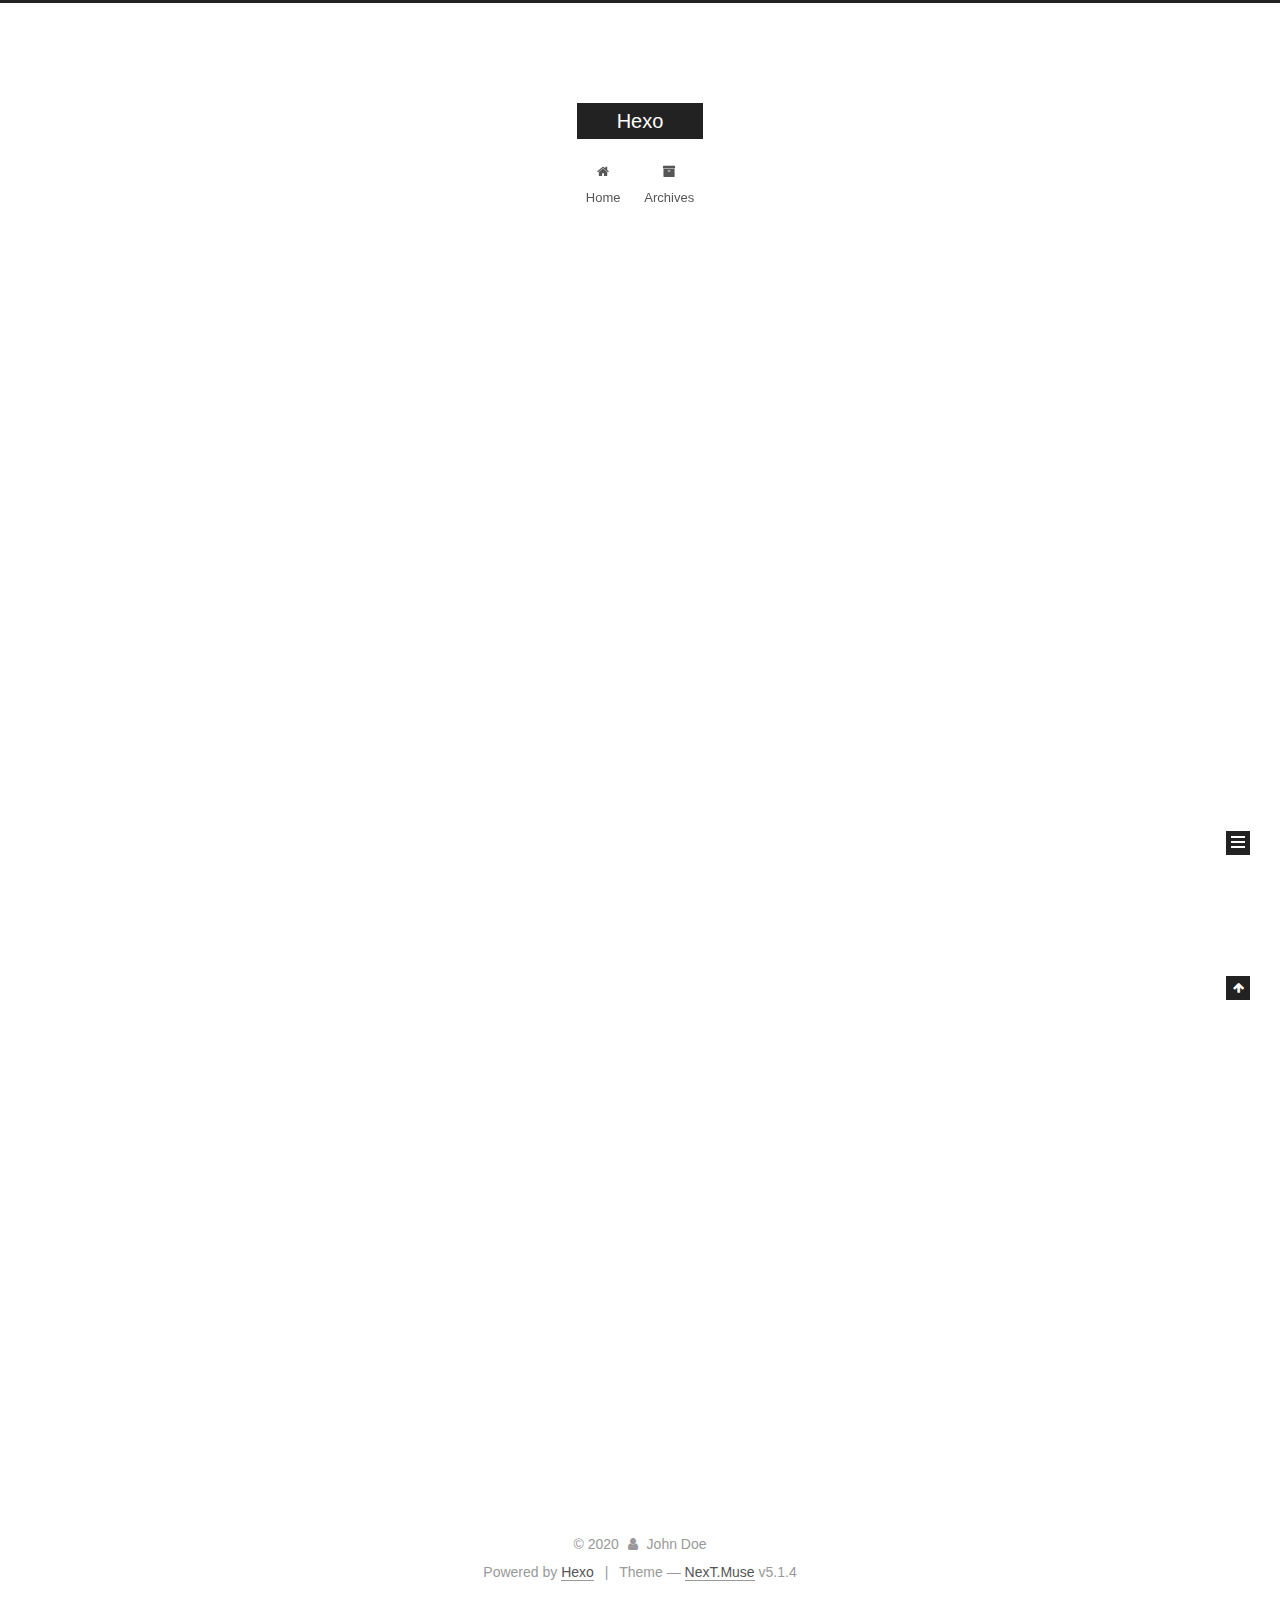
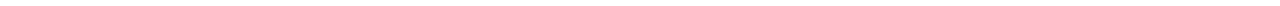
==== index.html @ 142e973b "Site updated: 2020-05-07 15:21:04" ====
<!DOCTYPE html>



  


<html class="theme-next muse use-motion" lang>
<head><meta name="generator" content="Hexo 3.8.0">
  <meta charset="UTF-8">
<meta http-equiv="X-UA-Compatible" content="IE=edge">
<meta name="viewport" content="width=device-width, initial-scale=1, maximum-scale=1">
<meta name="theme-color" content="#222">









<meta http-equiv="Cache-Control" content="no-transform">
<meta http-equiv="Cache-Control" content="no-siteapp">
















  
  
  <link href="/lib/fancybox/source/jquery.fancybox.css?v=2.1.5" rel="stylesheet" type="text/css">







<link href="/lib/font-awesome/css/font-awesome.min.css?v=4.6.2" rel="stylesheet" type="text/css">

<link href="/css/main.css?v=5.1.4" rel="stylesheet" type="text/css">


  <link rel="apple-touch-icon" sizes="180x180" href="/images/apple-touch-icon-next.png?v=5.1.4">


  <link rel="icon" type="image/png" sizes="32x32" href="/images/favicon-32x32-next.png?v=5.1.4">


  <link rel="icon" type="image/png" sizes="16x16" href="/images/favicon-16x16-next.png?v=5.1.4">


  <link rel="mask-icon" href="/images/logo.svg?v=5.1.4" color="#222">





  <meta name="keywords" content="Hexo, NexT">










<meta property="og:type" content="website">
<meta property="og:title" content="Hexo">
<meta property="og:url" content="http://yoursite.com/index.html">
<meta property="og:site_name" content="Hexo">
<meta property="og:locale" content="default">
<meta name="twitter:card" content="summary">
<meta name="twitter:title" content="Hexo">



<script type="text/javascript" id="hexo.configurations">
  var NexT = window.NexT || {};
  var CONFIG = {
    root: '/',
    scheme: 'Muse',
    version: '5.1.4',
    sidebar: {"position":"left","display":"post","offset":12,"b2t":false,"scrollpercent":false,"onmobile":false},
    fancybox: true,
    tabs: true,
    motion: {"enable":true,"async":false,"transition":{"post_block":"fadeIn","post_header":"slideDownIn","post_body":"slideDownIn","coll_header":"slideLeftIn","sidebar":"slideUpIn"}},
    duoshuo: {
      userId: '0',
      author: 'Author'
    },
    algolia: {
      applicationID: '',
      apiKey: '',
      indexName: '',
      hits: {"per_page":10},
      labels: {"input_placeholder":"Search for Posts","hits_empty":"We didn't find any results for the search: ${query}","hits_stats":"${hits} results found in ${time} ms"}
    }
  };
</script>



  <link rel="canonical" href="http://yoursite.com/">





  <title>Hexo</title>
  








</head>

<body itemscope itemtype="http://schema.org/WebPage" lang="default">

  
  
    
  

  <div class="container sidebar-position-left 
  page-home">
    <div class="headband"></div>

    <header id="header" class="header" itemscope itemtype="http://schema.org/WPHeader">
      <div class="header-inner"><div class="site-brand-wrapper">
  <div class="site-meta ">
    

    <div class="custom-logo-site-title">
      <a href="/" class="brand" rel="start">
        <span class="logo-line-before"><i></i></span>
        <span class="site-title">Hexo</span>
        <span class="logo-line-after"><i></i></span>
      </a>
    </div>
      
        <p class="site-subtitle"></p>
      
  </div>

  <div class="site-nav-toggle">
    <button>
      <span class="btn-bar"></span>
      <span class="btn-bar"></span>
      <span class="btn-bar"></span>
    </button>
  </div>
</div>

<nav class="site-nav">
  

  
    <ul id="menu" class="menu">
      
        
        <li class="menu-item menu-item-home">
          <a href="/" rel="section">
            
              <i class="menu-item-icon fa fa-fw fa-home"></i> <br>
            
            Home
          </a>
        </li>
      
        
        <li class="menu-item menu-item-archives">
          <a href="/archives/" rel="section">
            
              <i class="menu-item-icon fa fa-fw fa-archive"></i> <br>
            
            Archives
          </a>
        </li>
      

      
    </ul>
  

  
</nav>



 </div>
    </header>

    <main id="main" class="main">
      <div class="main-inner">
        <div class="content-wrap">
          <div id="content" class="content">
            
  <section id="posts" class="posts-expand">
    
      

  

  
  
  

  <article class="post post-type-normal" itemscope itemtype="http://schema.org/Article">
  
  
  
  <div class="post-block">
    <link itemprop="mainEntityOfPage" href="http://yoursite.com/2019/04/26/XX/">

    <span hidden itemprop="author" itemscope itemtype="http://schema.org/Person">
      <meta itemprop="name" content="John Doe">
      <meta itemprop="description" content>
      <meta itemprop="image" content="/images/avatar.gif">
    </span>

    <span hidden itemprop="publisher" itemscope itemtype="http://schema.org/Organization">
      <meta itemprop="name" content="Hexo">
    </span>

    
      <header class="post-header">

        
        
          <h1 class="post-title" itemprop="name headline">
                
                <a class="post-title-link" href="/2019/04/26/XX/" itemprop="url">XX</a></h1>
        

        <div class="post-meta">
          <span class="post-time">
            
              <span class="post-meta-item-icon">
                <i class="fa fa-calendar-o"></i>
              </span>
              
                <span class="post-meta-item-text">Posted on</span>
              
              <time title="Post created" itemprop="dateCreated datePublished" datetime="2019-04-26T19:57:20+08:00">
                2019-04-26
              </time>
            

            

            
          </span>

          

          
            
          

          
          

          

          

          

        </div>
      </header>
    

    
    
    
    <div class="post-body" itemprop="articleBody">

      
      

      
        
          
            
          
        
      
    </div>
    
    
    

    

    

    

    <footer class="post-footer">
      

      

      

      
      
        <div class="post-eof"></div>
      
    </footer>
  </div>
  
  
  
  </article>


    
      

  

  
  
  

  <article class="post post-type-normal" itemscope itemtype="http://schema.org/Article">
  
  
  
  <div class="post-block">
    <link itemprop="mainEntityOfPage" href="http://yoursite.com/2019/04/26/hello-world/">

    <span hidden itemprop="author" itemscope itemtype="http://schema.org/Person">
      <meta itemprop="name" content="John Doe">
      <meta itemprop="description" content>
      <meta itemprop="image" content="/images/avatar.gif">
    </span>

    <span hidden itemprop="publisher" itemscope itemtype="http://schema.org/Organization">
      <meta itemprop="name" content="Hexo">
    </span>

    
      <header class="post-header">

        
        
          <h1 class="post-title" itemprop="name headline">
                
                <a class="post-title-link" href="/2019/04/26/hello-world/" itemprop="url">Hello World</a></h1>
        

        <div class="post-meta">
          <span class="post-time">
            
              <span class="post-meta-item-icon">
                <i class="fa fa-calendar-o"></i>
              </span>
              
                <span class="post-meta-item-text">Posted on</span>
              
              <time title="Post created" itemprop="dateCreated datePublished" datetime="2019-04-26T19:52:46+08:00">
                2019-04-26
              </time>
            

            

            
          </span>

          

          
            
          

          
          

          

          

          

        </div>
      </header>
    

    
    
    
    <div class="post-body" itemprop="articleBody">

      
      

      
        
          
            <p>Welcome to <a href="https://hexo.io/" target="_blank" rel="noopener">Hexo</a>! This is your very first post. Check <a href="https://hexo.io/docs/" target="_blank" rel="noopener">documentation</a> for more info. If you get any problems when using Hexo, you can find the answer in <a href="https://hexo.io/docs/troubleshooting.html" target="_blank" rel="noopener">troubleshooting</a> or you can ask me on <a href="https://github.com/hexojs/hexo/issues" target="_blank" rel="noopener">GitHub</a>.</p>
<h2 id="Quick-Start"><a href="#Quick-Start" class="headerlink" title="Quick Start"></a>Quick Start</h2><h3 id="Create-a-new-post"><a href="#Create-a-new-post" class="headerlink" title="Create a new post"></a>Create a new post</h3><figure class="highlight bash"><table><tr><td class="gutter"><pre><span class="line">1</span><br></pre></td><td class="code"><pre><span class="line">$ hexo new <span class="string">"My New Post"</span></span><br></pre></td></tr></table></figure>
<p>More info: <a href="https://hexo.io/docs/writing.html" target="_blank" rel="noopener">Writing</a></p>
<h3 id="Run-server"><a href="#Run-server" class="headerlink" title="Run server"></a>Run server</h3><figure class="highlight bash"><table><tr><td class="gutter"><pre><span class="line">1</span><br></pre></td><td class="code"><pre><span class="line">$ hexo server</span><br></pre></td></tr></table></figure>
<p>More info: <a href="https://hexo.io/docs/server.html" target="_blank" rel="noopener">Server</a></p>
<h3 id="Generate-static-files"><a href="#Generate-static-files" class="headerlink" title="Generate static files"></a>Generate static files</h3><figure class="highlight bash"><table><tr><td class="gutter"><pre><span class="line">1</span><br></pre></td><td class="code"><pre><span class="line">$ hexo generate</span><br></pre></td></tr></table></figure>
<p>More info: <a href="https://hexo.io/docs/generating.html" target="_blank" rel="noopener">Generating</a></p>
<h3 id="Deploy-to-remote-sites"><a href="#Deploy-to-remote-sites" class="headerlink" title="Deploy to remote sites"></a>Deploy to remote sites</h3><figure class="highlight bash"><table><tr><td class="gutter"><pre><span class="line">1</span><br></pre></td><td class="code"><pre><span class="line">$ hexo deploy</span><br></pre></td></tr></table></figure>
<p>More info: <a href="https://hexo.io/docs/deployment.html" target="_blank" rel="noopener">Deployment</a></p>

          
        
      
    </div>
    
    
    

    

    

    

    <footer class="post-footer">
      

      

      

      
      
        <div class="post-eof"></div>
      
    </footer>
  </div>
  
  
  
  </article>


    
  </section>

  


          </div>
          


          

        </div>
        
          
  
  <div class="sidebar-toggle">
    <div class="sidebar-toggle-line-wrap">
      <span class="sidebar-toggle-line sidebar-toggle-line-first"></span>
      <span class="sidebar-toggle-line sidebar-toggle-line-middle"></span>
      <span class="sidebar-toggle-line sidebar-toggle-line-last"></span>
    </div>
  </div>

  <aside id="sidebar" class="sidebar">
    
    <div class="sidebar-inner">

      

      

      <section class="site-overview-wrap sidebar-panel sidebar-panel-active">
        <div class="site-overview">
          <div class="site-author motion-element" itemprop="author" itemscope itemtype="http://schema.org/Person">
            
              <p class="site-author-name" itemprop="name">John Doe</p>
              <p class="site-description motion-element" itemprop="description"></p>
          </div>

          <nav class="site-state motion-element">

            
              <div class="site-state-item site-state-posts">
              
                <a href="/archives/">
              
                  <span class="site-state-item-count">2</span>
                  <span class="site-state-item-name">posts</span>
                </a>
              </div>
            

            

            

          </nav>

          

          

          
          

          
          

          

        </div>
      </section>

      

      

    </div>
  </aside>


        
      </div>
    </main>

    <footer id="footer" class="footer">
      <div class="footer-inner">
        <div class="copyright">&copy; <span itemprop="copyrightYear">2020</span>
  <span class="with-love">
    <i class="fa fa-user"></i>
  </span>
  <span class="author" itemprop="copyrightHolder">John Doe</span>

  
</div>


  <div class="powered-by">Powered by <a class="theme-link" target="_blank" href="https://hexo.io">Hexo</a></div>



  <span class="post-meta-divider">|</span>



  <div class="theme-info">Theme &mdash; <a class="theme-link" target="_blank" href="https://github.com/iissnan/hexo-theme-next">NexT.Muse</a> v5.1.4</div>




        







        
      </div>
    </footer>

    
      <div class="back-to-top">
        <i class="fa fa-arrow-up"></i>
        
      </div>
    

    

  </div>

  

<script type="text/javascript">
  if (Object.prototype.toString.call(window.Promise) !== '[object Function]') {
    window.Promise = null;
  }
</script>









  












  
  
    <script type="text/javascript" src="/lib/jquery/index.js?v=2.1.3"></script>
  

  
  
    <script type="text/javascript" src="/lib/fastclick/lib/fastclick.min.js?v=1.0.6"></script>
  

  
  
    <script type="text/javascript" src="/lib/jquery_lazyload/jquery.lazyload.js?v=1.9.7"></script>
  

  
  
    <script type="text/javascript" src="/lib/velocity/velocity.min.js?v=1.2.1"></script>
  

  
  
    <script type="text/javascript" src="/lib/velocity/velocity.ui.min.js?v=1.2.1"></script>
  

  
  
    <script type="text/javascript" src="/lib/fancybox/source/jquery.fancybox.pack.js?v=2.1.5"></script>
  


  


  <script type="text/javascript" src="/js/src/utils.js?v=5.1.4"></script>

  <script type="text/javascript" src="/js/src/motion.js?v=5.1.4"></script>



  
  

  

  


  <script type="text/javascript" src="/js/src/bootstrap.js?v=5.1.4"></script>



  


  




	





  





  












  





  

  

  

  
  

  

  

  

</body>
</html>
---- css/main.css ----
/* normalize.css v3.0.2 | MIT License | git.io/normalize */
html {
  font-family: sans-serif; /* 1 */
  -ms-text-size-adjust: 100%; /* 2 */
  -webkit-text-size-adjust: 100%; /* 2 */
}
body {
  margin: 0;
}
article,
aside,
details,
figcaption,
figure,
footer,
header,
hgroup,
main,
menu,
nav,
section,
summary {
  display: block;
}
audio,
canvas,
progress,
video {
  display: inline-block; /* 1 */
  vertical-align: baseline; /* 2 */
}
audio:not([controls]) {
  display: none;
  height: 0;
}
[hidden],
template {
  display: none;
}
a {
  background-color: transparent;
}
a:active,
a:hover {
  outline: 0;
}
abbr[title] {
  border-bottom: 1px dotted;
}
b,
strong {
  font-weight: bold;
}
dfn {
  font-style: italic;
}
h1 {
  font-size: 2em;
  margin: 0.67em 0;
}
mark {
  background: #ff0;
  color: #000;
}
small {
  font-size: 80%;
}
sub,
sup {
  font-size: 75%;
  line-height: 0;
  position: relative;
  vertical-align: baseline;
}
sup {
  top: -0.5em;
}
sub {
  bottom: -0.25em;
}
img {
  border: 0;
}
svg:not(:root) {
  overflow: hidden;
}
figure {
  margin: 1em 40px;
}
hr {
  -moz-box-sizing: content-box;
  box-sizing: content-box;
  height: 0;
}
pre {
  overflow: auto;
}
code,
kbd,
pre,
samp {
  font-family: monospace, monospace;
  font-size: 1em;
}
button,
input,
optgroup,
select,
textarea {
  color: inherit; /* 1 */
  font: inherit; /* 2 */
  margin: 0; /* 3 */
}
button {
  overflow: visible;
}
button,
select {
  text-transform: none;
}
button,
html input[type="button"],
input[type="reset"],
input[type="submit"] {
  -webkit-appearance: button; /* 2 */
  cursor: pointer; /* 3 */
}
button[disabled],
html input[disabled] {
  cursor: default;
}
button::-moz-focus-inner,
input::-moz-focus-inner {
  border: 0;
  padding: 0;
}
input {
  line-height: normal;
}
input[type="checkbox"],
input[type="radio"] {
  box-sizing: border-box; /* 1 */
  padding: 0; /* 2 */
}
input[type="number"]::-webkit-inner-spin-button,
input[type="number"]::-webkit-outer-spin-button {
  height: auto;
}
input[type="search"] {
  -webkit-appearance: textfield; /* 1 */
  -moz-box-sizing: content-box;
  -webkit-box-sizing: content-box; /* 2 */
  box-sizing: content-box;
}
input[type="search"]::-webkit-search-cancel-button,
input[type="search"]::-webkit-search-decoration {
  -webkit-appearance: none;
}
fieldset {
  border: 1px solid #c0c0c0;
  margin: 0 2px;
  padding: 0.35em 0.625em 0.75em;
}
legend {
  border: 0; /* 1 */
  padding: 0; /* 2 */
}
textarea {
  overflow: auto;
}
optgroup {
  font-weight: bold;
}
table {
  border-collapse: collapse;
  border-spacing: 0;
}
td,
th {
  padding: 0;
}
::selection {
  background: #262a30;
  color: #fff;
}
body {
  position: relative;
  font-family: 'Lato', "PingFang SC", "Microsoft YaHei", sans-serif;
  font-size: 14px;
  line-height: 2;
  color: #555;
  background: #fff;
}
@media (max-width: 767px) {
  body {
    padding-right: 0 !important;
  }
}
@media (min-width: 768px) and (max-width: 991px) {
  body {
    padding-right: 0 !important;
  }
}
@media (min-width: 1600px) {
  body {
    font-size: 16px;
  }
}
h1,
h2,
h3,
h4,
h5,
h6 {
  margin: 0;
  padding: 0;
  font-weight: bold;
  line-height: 1.5;
  font-family: 'Lato', "PingFang SC", "Microsoft YaHei", sans-serif;
}
h2,
h3,
h4,
h5,
h6 {
  margin: 20px 0 15px;
}
h1 {
  font-size: 22px;
}
@media (max-width: 767px) {
  h1 {
    font-size: 18px;
  }
}
h2 {
  font-size: 20px;
}
@media (max-width: 767px) {
  h2 {
    font-size: 16px;
  }
}
h3 {
  font-size: 18px;
}
@media (max-width: 767px) {
  h3 {
    font-size: 14px;
  }
}
h4 {
  font-size: 16px;
}
@media (max-width: 767px) {
  h4 {
    font-size: 12px;
  }
}
h5 {
  font-size: 14px;
}
@media (max-width: 767px) {
  h5 {
    font-size: 10px;
  }
}
h6 {
  font-size: 12px;
}
@media (max-width: 767px) {
  h6 {
    font-size: 8px;
  }
}
p {
  margin: 0 0 20px 0;
}
a {
  color: #555;
  text-decoration: none;
  outline: none;
  border-bottom: 1px solid #999;
  word-wrap: break-word;
}
a:hover {
  color: #222;
  border-bottom-color: #222;
}
blockquote {
  margin: 0;
  padding: 0;
}
img {
  display: block;
  margin: auto;
  max-width: 100%;
  height: auto;
}
hr {
  margin: 40px 0;
  height: 3px;
  border: none;
  background-color: #ddd;
  background-image: repeating-linear-gradient(-45deg, #fff, #fff 4px, transparent 4px, transparent 8px);
}
blockquote {
  padding: 0 15px;
  color: #666;
  border-left: 4px solid #ddd;
}
blockquote cite::before {
  content: "-";
  padding: 0 5px;
}
dt {
  font-weight: 700;
}
dd {
  margin: 0;
  padding: 0;
}
kbd {
  border: 1px solid #ccc;
  border-radius: 0.2em;
  box-shadow: 0.1em 0.1em 0.2em rgba(0,0,0,0.1);
  background-color: #f9f9f9;
  font-family: inherit;
  background-image: -webkit-linear-gradient(top, #eee, #fff, #eee);
  padding: 0.1em 0.3em;
  white-space: nowrap;
}
.text-left {
  text-align: left;
}
.text-center {
  text-align: center;
}
.text-right {
  text-align: right;
}
.text-justify {
  text-align: justify;
}
.text-nowrap {
  white-space: nowrap;
}
.text-lowercase {
  text-transform: lowercase;
}
.text-uppercase {
  text-transform: uppercase;
}
.text-capitalize {
  text-transform: capitalize;
}
.center-block {
  display: block;
  margin-left: auto;
  margin-right: auto;
}
.clearfix:before,
.clearfix:after {
  content: " ";
  display: table;
}
.clearfix:after {
  clear: both;
}
.pullquote {
  width: 45%;
}
.pullquote.left {
  float: left;
  margin-left: 5px;
  margin-right: 10px;
}
.pullquote.right {
  float: right;
  margin-left: 10px;
  margin-right: 5px;
}
.affix.affix.affix {
  position: fixed;
}
.translation {
  margin-top: -20px;
  font-size: 14px;
  color: #999;
}
.scrollbar-measure {
  width: 100px;
  height: 100px;
  overflow: scroll;
  position: absolute;
  top: -9999px;
}
.use-motion .motion-element {
  opacity: 0;
}
table {
  margin: 20px 0;
  width: 100%;
  border-collapse: collapse;
  border-spacing: 0;
  border: 1px solid #ddd;
  font-size: 14px;
  table-layout: fixed;
  word-wrap: break-all;
}
table>tbody>tr:nth-of-type(odd) {
  background-color: #f9f9f9;
}
table>tbody>tr:hover {
  background-color: #f5f5f5;
}
caption,
th,
td {
  padding: 8px;
  text-align: left;
  vertical-align: middle;
  font-weight: normal;
}
th,
td {
  border-bottom: 3px solid #ddd;
  border-right: 1px solid #eee;
}
th {
  padding-bottom: 10px;
  font-weight: 700;
}
td {
  border-bottom-width: 1px;
}
html,
body {
  height: 100%;
}
.container {
  position: relative;
  min-height: 100%;
}
.header-inner {
  margin: 0 auto;
  padding: 100px 0 70px;
  width: 700px;
}
@media (min-width: 1600px) {
  .container .header-inner {
    width: 900px;
  }
}
.main {
  padding-bottom: 150px;
}
.main-inner {
  margin: 0 auto;
  width: 700px;
}
@media (min-width: 1600px) {
  .container .main-inner {
    width: 900px;
  }
}
.footer {
  position: absolute;
  left: 0;
  bottom: 0;
  width: 100%;
  min-height: 50px;
}
.footer-inner {
  box-sizing: border-box;
  margin: 20px auto;
  width: 700px;
}
@media (min-width: 1600px) {
  .container .footer-inner {
    width: 900px;
  }
}
pre,
.highlight {
  overflow: auto;
  margin: 20px 0;
  padding: 0;
  font-size: 13px;
  color: #4d4d4c;
  background: #f7f7f7;
  line-height: 1.6;
}
pre,
code {
  font-family: consolas, Menlo, "PingFang SC", "Microsoft YaHei", monospace;
}
code {
  padding: 2px 4px;
  word-wrap: break-word;
  color: #555;
  background: #eee;
  border-radius: 3px;
  font-size: 13px;
}
pre {
  padding: 10px;
}
pre code {
  padding: 0;
  color: #4d4d4c;
  background: none;
  text-shadow: none;
}
.highlight {
  border-radius: 1px;
}
.highlight pre {
  border: none;
  margin: 0;
  padding: 10px 0;
}
.highlight table {
  margin: 0;
  width: auto;
  border: none;
}
.highlight td {
  border: none;
  padding: 0;
}
.highlight figcaption {
  font-size: 1em;
  color: #4d4d4c;
  line-height: 1em;
  margin-bottom: 1em;
}
.highlight figcaption:before,
.highlight figcaption:after {
  content: " ";
  display: table;
}
.highlight figcaption:after {
  clear: both;
}
.highlight figcaption a {
  float: right;
  color: #4d4d4c;
}
.highlight figcaption a:hover {
  border-bottom-color: #4d4d4c;
}
.highlight .gutter pre {
  padding-left: 10px;
  padding-right: 10px;
  color: #869194;
  text-align: right;
  background-color: #eff2f3;
}
.highlight .code pre {
  width: 100%;
  padding-left: 10px;
  padding-right: 10px;
  background-color: #f7f7f7;
}
.highlight .line {
  height: 20px;
}
.gutter {
  -webkit-user-select: none;
  -moz-user-select: none;
  -ms-user-select: none;
  user-select: none;
}
.gist table {
  width: auto;
}
.gist table td {
  border: none;
}
pre .deletion {
  background: #fdd;
}
pre .addition {
  background: #dfd;
}
pre .meta {
  color: #8959a8;
}
pre .comment {
  color: #8e908c;
}
pre .variable,
pre .attribute,
pre .tag,
pre .regexp,
pre .ruby .constant,
pre .xml .tag .title,
pre .xml .pi,
pre .xml .doctype,
pre .html .doctype,
pre .css .id,
pre .css .class,
pre .css .pseudo {
  color: #c82829;
}
pre .number,
pre .preprocessor,
pre .built_in,
pre .literal,
pre .params,
pre .constant,
pre .command {
  color: #f5871f;
}
pre .ruby .class .title,
pre .css .rules .attribute,
pre .string,
pre .value,
pre .inheritance,
pre .header,
pre .ruby .symbol,
pre .xml .cdata,
pre .special,
pre .number,
pre .formula {
  color: #718c00;
}
pre .title,
pre .css .hexcolor {
  color: #3e999f;
}
pre .function,
pre .python .decorator,
pre .python .title,
pre .ruby .function .title,
pre .ruby .title .keyword,
pre .perl .sub,
pre .javascript .title,
pre .coffeescript .title {
  color: #4271ae;
}
pre .keyword,
pre .javascript .function {
  color: #8959a8;
}
.full-image.full-image.full-image.full-image {
  border: none;
  max-width: 100%;
  width: auto;
  margin: 20px auto 25px;
}
@media (min-width: 992px) {
  .full-image.full-image.full-image.full-image {
    max-width: none;
    width: 110%;
    margin: 25px -5%;
  }
}
.blockquote-center,
.page-home .post-type-quote blockquote,
.page-post-detail .post-type-quote blockquote {
  position: relative;
  margin: 40px 0;
  padding: 0;
  border-left: none;
  text-align: center;
}
.blockquote-center::before,
.page-home .post-type-quote blockquote::before,
.page-post-detail .post-type-quote blockquote::before,
.blockquote-center::after,
.page-home .post-type-quote blockquote::after,
.page-post-detail .post-type-quote blockquote::after {
  position: absolute;
  content: ' ';
  display: block;
  width: 100%;
  height: 24px;
  opacity: 0.2;
  background-repeat: no-repeat;
  background-position: 0 -6px;
  background-size: 22px 22px;
}
.blockquote-center::before,
.page-home .post-type-quote blockquote::before,
.page-post-detail .post-type-quote blockquote::before {
  top: -20px;
  background-image: url("../images/quote-l.svg");
  border-top: 1px solid #ccc;
}
.blockquote-center::after,
.page-home .post-type-quote blockquote::after,
.page-post-detail .post-type-quote blockquote::after {
  bottom: -20px;
  background-image: url("../images/quote-r.svg");
  border-bottom: 1px solid #ccc;
  background-position: 100% 8px;
}
.blockquote-center p,
.page-home .post-type-quote blockquote p,
.page-post-detail .post-type-quote blockquote p,
.blockquote-center div,
.page-home .post-type-quote blockquote div,
.page-post-detail .post-type-quote blockquote div {
  text-align: center;
}
.post .post-body .group-picture img {
  box-sizing: border-box;
  padding: 0 3px;
  border: none;
}
.post .group-picture-row {
  overflow: hidden;
  margin-top: 6px;
}
.post .group-picture-row:first-child {
  margin-top: 0;
}
.post .group-picture-column {
  float: left;
}
.page-post-detail .post-body .group-picture-column {
  float: none;
  margin-top: 10px;
  width: auto !important;
}
.page-post-detail .post-body .group-picture-column img {
  margin: 0 auto;
}
.page-archive .group-picture-container {
  overflow: hidden;
}
.page-archive .group-picture-row {
  float: left;
}
.page-archive .group-picture-row:first-child {
  margin-top: 6px;
}
.page-archive .group-picture-column {
  max-width: 150px;
  max-height: 150px;
}
.post-body .note {
  position: relative;
  padding: 15px;
  margin-bottom: 20px;
  border: 1px solid #eee;
  border-left-width: 5px;
  border-radius: 3px;
}
.post-body .note h2,
.post-body .note h3,
.post-body .note h4,
.post-body .note h5,
.post-body .note h6 {
  margin-top: 0;
  margin-bottom: 0;
  border-bottom: initial;
  padding-top: 0 !important;
}
.post-body .note p:first-child,
.post-body .note ul:first-child,
.post-body .note ol:first-child,
.post-body .note table:first-child,
.post-body .note pre:first-child,
.post-body .note blockquote:first-child {
  margin-top: 0;
}
.post-body .note p:last-child,
.post-body .note ul:last-child,
.post-body .note ol:last-child,
.post-body .note table:last-child,
.post-body .note pre:last-child,
.post-body .note blockquote:last-child {
  margin-bottom: 0;
}
.post-body .note.default {
  border-left-color: #777;
}
.post-body .note.default h2,
.post-body .note.default h3,
.post-body .note.default h4,
.post-body .note.default h5,
.post-body .note.default h6 {
  color: #777;
}
.post-body .note.primary {
  border-left-color: #6f42c1;
}
.post-body .note.primary h2,
.post-body .note.primary h3,
.post-body .note.primary h4,
.post-body .note.primary h5,
.post-body .note.primary h6 {
  color: #6f42c1;
}
.post-body .note.info {
  border-left-color: #428bca;
}
.post-body .note.info h2,
.post-body .note.info h3,
.post-body .note.info h4,
.post-body .note.info h5,
.post-body .note.info h6 {
  color: #428bca;
}
.post-body .note.success {
  border-left-color: #5cb85c;
}
.post-body .note.success h2,
.post-body .note.success h3,
.post-body .note.success h4,
.post-body .note.success h5,
.post-body .note.success h6 {
  color: #5cb85c;
}
.post-body .note.warning {
  border-left-color: #f0ad4e;
}
.post-body .note.warning h2,
.post-body .note.warning h3,
.post-body .note.warning h4,
.post-body .note.warning h5,
.post-body .note.warning h6 {
  color: #f0ad4e;
}
.post-body .note.danger {
  border-left-color: #d9534f;
}
.post-body .note.danger h2,
.post-body .note.danger h3,
.post-body .note.danger h4,
.post-body .note.danger h5,
.post-body .note.danger h6 {
  color: #d9534f;
}
.post-body .label {
  display: inline;
  padding: 0 2px;
  white-space: nowrap;
}
.post-body .label.default {
  background-color: #f0f0f0;
}
.post-body .label.primary {
  background-color: #efe6f7;
}
.post-body .label.info {
  background-color: #e5f2f8;
}
.post-body .label.success {
  background-color: #e7f4e9;
}
.post-body .label.warning {
  background-color: #fcf6e1;
}
.post-body .label.danger {
  background-color: #fae8eb;
}
.post-body .tabs {
  position: relative;
  display: block;
  margin-bottom: 20px;
  padding-top: 10px;
}
.post-body .tabs ul.nav-tabs {
  margin: 0;
  padding: 0;
  display: flex;
  margin-bottom: -1px;
}
@media (max-width: 413px) {
  .post-body .tabs ul.nav-tabs {
    display: block;
    margin-bottom: 5px;
  }
}
.post-body .tabs ul.nav-tabs li.tab {
  list-style-type: none !important;
  margin: 0 0.25em 0 0;
  border-top: 3px solid transparent;
  border-left: 1px solid transparent;
  border-right: 1px solid transparent;
}
@media (max-width: 413px) {
  .post-body .tabs ul.nav-tabs li.tab {
    margin: initial;
    border-top: 1px solid transparent;
    border-left: 3px solid transparent;
    border-right: 1px solid transparent;
    border-bottom: 1px solid transparent;
  }
}
.post-body .tabs ul.nav-tabs li.tab a {
  outline: 0;
  border-bottom: initial;
  display: block;
  line-height: 1.8em;
  padding: 0.25em 0.75em;
  transition-duration: 0.2s;
  transition-timing-function: ease-out;
  transition-delay: 0s;
}
.post-body .tabs ul.nav-tabs li.tab a i {
  width: 1.285714285714286em;
}
.post-body .tabs ul.nav-tabs li.tab.active {
  border-top: 3px solid #fc6423;
  border-left: 1px solid #ddd;
  border-right: 1px solid #ddd;
  background-color: #fff;
}
@media (max-width: 413px) {
  .post-body .tabs ul.nav-tabs li.tab.active {
    border-top: 1px solid #ddd;
    border-left: 3px solid #fc6423;
    border-right: 1px solid #ddd;
    border-bottom: 1px solid #ddd;
  }
}
.post-body .tabs ul.nav-tabs li.tab.active a {
  cursor: default;
  color: #555;
}
.post-body .tabs .tab-content {
  background-color: #fff;
}
.post-body .tabs .tab-content .tab-pane {
  border: 1px solid #ddd;
  padding: 20px 20px 0 20px;
}
.post-body .tabs .tab-content .tab-pane:not(.active) {
  display: none !important;
}
.post-body .tabs .tab-content .tab-pane.active {
  display: block !important;
}
.btn {
  display: inline-block;
  padding: 0 20px;
  font-size: 14px;
  color: #fff;
  background: #222;
  border: 2px solid #222;
  text-decoration: none;
  border-radius: 0;
  transition-property: background-color;
  transition-duration: 0.2s;
  transition-timing-function: ease-in-out;
  transition-delay: 0s;
  line-height: 2;
}
.btn:hover {
  border-color: #222;
  color: #222;
  background: #fff;
}
.btn +.btn {
  margin: 0 0 8px 8px;
}
.btn .fa-fw {
  width: 1.285714285714286em;
  text-align: left;
}
.btn-bar {
  display: block;
  width: 22px;
  height: 2px;
  background: #555;
  border-radius: 1px;
}
.btn-bar+.btn-bar {
  margin-top: 4px;
}
.pagination {
  margin: 120px 0 40px;
  text-align: center;
  border-top: 1px solid #eee;
}
.page-number-basic,
.pagination .prev,
.pagination .next,
.pagination .page-number,
.pagination .space {
  display: inline-block;
  position: relative;
  top: -1px;
  margin: 0 10px;
  padding: 0 11px;
}
@media (max-width: 767px) {
  .page-number-basic,
  .pagination .prev,
  .pagination .next,
  .pagination .page-number,
  .pagination .space {
    margin: 0 5px;
  }
}
.pagination .prev,
.pagination .next,
.pagination .page-number {
  border-bottom: 0;
  border-top: 1px solid #eee;
  transition-property: border-color;
  transition-duration: 0.2s;
  transition-timing-function: ease-in-out;
  transition-delay: 0s;
}
.pagination .prev:hover,
.pagination .next:hover,
.pagination .page-number:hover {
  border-top-color: #222;
}
.pagination .space {
  padding: 0;
  margin: 0;
}
.pagination .prev {
  margin-left: 0;
}
.pagination .next {
  margin-right: 0;
}
.pagination .page-number.current {
  color: #fff;
  background: #ccc;
  border-top-color: #ccc;
}
@media (max-width: 767px) {
  .pagination {
    border-top: none;
  }
  .pagination .prev,
  .pagination .next,
  .pagination .page-number {
    margin-bottom: 10px;
    border-top: 0;
    border-bottom: 1px solid #eee;
    padding: 0 10px;
  }
  .pagination .prev:hover,
  .pagination .next:hover,
  .pagination .page-number:hover {
    border-bottom-color: #222;
  }
}
.comments {
  margin: 60px 20px 0;
}
.tag-cloud {
  text-align: center;
}
.tag-cloud a {
  display: inline-block;
  margin: 10px;
}
.back-to-top {
  box-sizing: border-box;
  position: fixed;
  bottom: -100px;
  right: 30px;
  z-index: 1050;
  padding: 0 6px;
  width: 24px;
  background: #222;
  font-size: 12px;
  opacity: 1;
  color: #fff;
  cursor: pointer;
  text-align: center;
  -webkit-transform: translateZ(0);
  transition-property: bottom;
  transition-duration: 0.2s;
  transition-timing-function: ease-in-out;
  transition-delay: 0s;
}
@media (min-width: 768px) and (max-width: 991px) {
  .back-to-top {
    display: none !important;
  }
}
@media (max-width: 767px) {
  .back-to-top {
    display: none !important;
  }
}
.back-to-top.back-to-top-on {
  bottom: 19px;
}
.header {
  background: transparent;
}
.header-inner {
  position: relative;
}
.headband {
  height: 3px;
  background: #222;
}
.site-meta {
  margin: 0;
  text-align: center;
}
@media (max-width: 767px) {
  .site-meta {
    text-align: center;
  }
}
.brand {
  position: relative;
  display: inline-block;
  padding: 0 40px;
  color: #fff;
  background: #222;
  border-bottom: none;
}
.brand:hover {
  color: #fff;
}
.logo {
  display: inline-block;
  margin-right: 5px;
  line-height: 36px;
  vertical-align: top;
}
.site-title {
  display: inline-block;
  vertical-align: top;
  line-height: 36px;
  font-size: 20px;
  font-weight: normal;
  font-family: 'Lato', "PingFang SC", "Microsoft YaHei", sans-serif;
}
.site-subtitle {
  margin-top: 10px;
  font-size: 13px;
  color: #999;
}
.use-motion .brand {
  opacity: 0;
}
.use-motion .logo,
.use-motion .site-title,
.use-motion .site-subtitle {
  opacity: 0;
  position: relative;
  top: -10px;
}
.site-nav-toggle {
  display: none;
  position: absolute;
  top: 10px;
  left: 10px;
}
@media (max-width: 767px) {
  .site-nav-toggle {
    display: block;
  }
}
.site-nav-toggle button {
  margin-top: 2px;
  padding: 9px 10px;
  background: transparent;
  border: none;
}
@media (max-width: 767px) {
  .site-nav {
    display: none;
    margin: 0 -10px;
    padding: 0 10px;
    clear: both;
    border-top: 1px solid #ddd;
  }
}
@media (min-width: 768px) and (max-width: 991px) {
  .site-nav {
    display: block !important;
  }
}
@media (min-width: 992px) {
  .site-nav {
    display: block !important;
  }
}
.menu {
  margin-top: 20px;
  padding-left: 0;
  text-align: center;
}
.menu .menu-item {
  display: inline-block;
  margin: 0 10px;
  list-style: none;
}
@media screen and (max-width: 767px) {
  .menu .menu-item {
    margin-top: 10px;
  }
}
.menu .menu-item a {
  display: block;
  font-size: 13px;
  line-height: inherit;
  border-bottom: 1px solid transparent;
  transition-property: border-color;
  transition-duration: 0.2s;
  transition-timing-function: ease-in-out;
  transition-delay: 0s;
}
.menu .menu-item a:hover {
  border-bottom-color: #222;
}
.menu .menu-item .fa {
  margin-right: 5px;
}
.use-motion .menu-item {
  opacity: 0;
}
.post-body {
  font-family: 'Lato', "PingFang SC", "Microsoft YaHei", sans-serif;
}
@media (max-width: 767px) {
  .post-body {
    word-break: break-word;
  }
}
.post-body .fancybox img {
  display: block !important;
  margin: 0 auto;
  cursor: pointer;
  cursor: zoom-in;
  cursor: -webkit-zoom-in;
}
.post-body .image-caption,
.post-body .figure .caption {
  margin: -20px auto 15px;
  text-align: center;
  font-size: 14px;
  color: #999;
  font-weight: bold;
  line-height: 1;
}
.post-sticky-flag {
  display: inline-block;
  font-size: 16px;
  -ms-transform: rotate(30deg);
  -webkit-transform: rotate(30deg);
  -moz-transform: rotate(30deg);
  -ms-transform: rotate(30deg);
  -o-transform: rotate(30deg);
  transform: rotate(30deg);
}
.use-motion .post-block,
.use-motion .pagination,
.use-motion .comments {
  opacity: 0;
}
.use-motion .post-header {
  opacity: 0;
}
.use-motion .post-body {
  opacity: 0;
}
.use-motion .collection-title {
  opacity: 0;
}
.posts-expand {
  padding-top: 40px;
}
@media (max-width: 767px) {
  .posts-expand {
    margin: 0 20px;
  }
  .post-body pre .gutter pre {
    padding-right: 10px;
  }
  .post-body .highlight {
    margin-left: 0px;
    margin-right: 0px;
    padding: 0;
  }
  .post-body .highlight .gutter pre {
    padding-right: 10px;
  }
}
@media (min-width: 992px) {
  .posts-expand .post-body {
    text-align: justify;
  }
}
.posts-expand .post-body h2,
.posts-expand .post-body h3,
.posts-expand .post-body h4,
.posts-expand .post-body h5,
.posts-expand .post-body h6 {
  padding-top: 10px;
}
.posts-expand .post-body h2 .header-anchor,
.posts-expand .post-body h3 .header-anchor,
.posts-expand .post-body h4 .header-anchor,
.posts-expand .post-body h5 .header-anchor,
.posts-expand .post-body h6 .header-anchor {
  float: right;
  margin-left: 10px;
  color: #ccc;
  border-bottom-style: none;
  visibility: hidden;
}
.posts-expand .post-body h2 .header-anchor:hover,
.posts-expand .post-body h3 .header-anchor:hover,
.posts-expand .post-body h4 .header-anchor:hover,
.posts-expand .post-body h5 .header-anchor:hover,
.posts-expand .post-body h6 .header-anchor:hover {
  color: inherit;
}
.posts-expand .post-body h2:hover .header-anchor,
.posts-expand .post-body h3:hover .header-anchor,
.posts-expand .post-body h4:hover .header-anchor,
.posts-expand .post-body h5:hover .header-anchor,
.posts-expand .post-body h6:hover .header-anchor {
  visibility: visible;
}
.posts-expand .post-body ul li {
  list-style: circle;
}
.posts-expand .post-body img {
  box-sizing: border-box;
  margin: auto;
  padding: 3px;
  border: 1px solid #ddd;
}
.posts-expand .post-body .fancybox img {
  margin: 0 auto 25px;
}
@media (max-width: 767px) {
  .posts-collapse {
    margin: 0 20px;
  }
  .posts-collapse .post-title,
  .posts-collapse .post-meta {
    display: block;
    width: auto;
    text-align: left;
  }
}
.posts-collapse {
  position: relative;
  z-index: 1010;
  margin-left: 55px;
}
.posts-collapse::after {
  content: " ";
  position: absolute;
  top: 20px;
  left: 0;
  margin-left: -2px;
  width: 4px;
  height: 100%;
  background: #f5f5f5;
  z-index: -1;
}
@media (max-width: 767px) {
  .posts-collapse {
    margin: 0 20px;
  }
}
.posts-collapse .collection-title {
  position: relative;
  margin: 60px 0;
}
.posts-collapse .collection-title h1,
.posts-collapse .collection-title h2 {
  margin-left: 20px;
}
.posts-collapse .collection-title small {
  color: #bbb;
  margin-left: 5px;
}
.posts-collapse .collection-title::before {
  content: " ";
  position: absolute;
  left: 0;
  top: 50%;
  margin-left: -4px;
  margin-top: -4px;
  width: 8px;
  height: 8px;
  background: #bbb;
  border-radius: 50%;
}
.posts-collapse .post {
  margin: 30px 0;
}
.posts-collapse .post-header {
  position: relative;
  transition-duration: 0.2s;
  transition-timing-function: ease-in-out;
  transition-delay: 0s;
  transition-property: border;
  border-bottom: 1px dashed #ccc;
}
.posts-collapse .post-header::before {
  content: " ";
  position: absolute;
  left: 0;
  top: 12px;
  width: 6px;
  height: 6px;
  margin-left: -4px;
  background: #bbb;
  border-radius: 50%;
  border: 1px solid #fff;
  transition-duration: 0.2s;
  transition-timing-function: ease-in-out;
  transition-delay: 0s;
  transition-property: background;
}
.posts-collapse .post-header:hover {
  border-bottom-color: #666;
}
.posts-collapse .post-header:hover::before {
  background: #222;
}
.posts-collapse .post-meta {
  position: absolute;
  font-size: 12px;
  left: 20px;
  top: 5px;
}
.posts-collapse .post-comments-count {
  display: none;
}
.posts-collapse .post-title {
  margin-left: 60px;
  font-size: 16px;
  font-weight: normal;
  line-height: inherit;
}
.posts-collapse .post-title::after {
  margin-left: 3px;
  opacity: 0.6;
}
.posts-collapse .post-title a {
  color: #666;
  border-bottom: none;
}
.page-home .post-type-quote .post-header,
.page-post-detail .post-type-quote .post-header,
.page-home .post-type-quote .post-tags,
.page-post-detail .post-type-quote .post-tags {
  display: none;
}
.posts-expand .post-title {
  text-align: center;
  word-break: break-word;
  font-weight: 400;
}
.posts-expand .post-title-link {
  display: inline-block;
  position: relative;
  color: #555;
  border-bottom: none;
  line-height: 1.2;
  vertical-align: top;
}
.posts-expand .post-title-link::before {
  content: "";
  position: absolute;
  width: 100%;
  height: 2px;
  bottom: 0;
  left: 0;
  background-color: #000;
  visibility: hidden;
  -webkit-transform: scaleX(0);
  -moz-transform: scaleX(0);
  -ms-transform: scaleX(0);
  -o-transform: scaleX(0);
  transform: scaleX(0);
  transition-duration: 0.2s;
  transition-timing-function: ease-in-out;
  transition-delay: 0s;
}
.posts-expand .post-title-link:hover::before {
  visibility: visible;
  -webkit-transform: scaleX(1);
  -moz-transform: scaleX(1);
  -ms-transform: scaleX(1);
  -o-transform: scaleX(1);
  transform: scaleX(1);
}
.posts-expand .post-title-link .fa {
  font-size: 16px;
}
.posts-expand .post-meta {
  margin: 3px 0 60px 0;
  color: #999;
  font-family: 'Lato', "PingFang SC", "Microsoft YaHei", sans-serif;
  font-size: 12px;
  text-align: center;
}
.posts-expand .post-meta .post-category-list {
  display: inline-block;
  margin: 0;
  padding: 3px;
}
.posts-expand .post-meta .post-category-list-link {
  color: #999;
}
.posts-expand .post-meta .post-description {
  font-size: 14px;
  margin-top: 2px;
}
.post-meta-divider {
  margin: 0 0.5em;
}
.post-meta-item-icon {
  margin-right: 3px;
}
@media (min-width: 768px) and (max-width: 991px) {
  .post-meta-item-icon {
    display: inline-block;
  }
}
@media (max-width: 767px) {
  .post-meta-item-icon {
    display: inline-block;
  }
}
@media (min-width: 768px) and (max-width: 991px) {
  .post-meta-item-text {
    display: none;
  }
}
@media (max-width: 767px) {
  .post-meta-item-text {
    display: none;
  }
}
@media (max-width: 767px) {
  .posts-expand .post-comments-count {
    display: none;
  }
}
.post-button {
  margin-top: 40px;
}
.posts-expand .post-tags {
  margin-top: 40px;
  text-align: center;
}
.posts-expand .post-tags a {
  display: inline-block;
  margin-right: 10px;
  font-size: 13px;
}
.post-nav {
  display: table;
  margin-top: 15px;
  width: 100%;
  border-top: 1px solid #eee;
}
.post-nav-divider {
  display: table-cell;
  width: 10%;
}
.post-nav-item {
  display: table-cell;
  padding: 10px 0 0 0;
  width: 45%;
  vertical-align: top;
}
.post-nav-item a {
  position: relative;
  display: block;
  line-height: 25px;
  font-size: 14px;
  color: #555;
  border-bottom: none;
}
.post-nav-item a:hover {
  color: #222;
  border-bottom: none;
}
.post-nav-item a:active {
  top: 2px;
}
.post-nav-item .fa {
  position: absolute;
  top: 8px;
  left: 0;
  font-size: 12px;
}
.post-nav-next a {
  padding-left: 15px;
}
.post-nav-prev {
  text-align: right;
}
.post-nav-prev a {
  padding-right: 15px;
}
.post-nav-prev .fa {
  right: 0;
  left: auto;
}
.posts-expand .post-eof {
  display: block;
  margin: 80px auto 60px;
  width: 8%;
  height: 1px;
  background: #ccc;
  text-align: center;
}
.post:last-child .post-eof.post-eof.post-eof {
  display: none;
}
.post-gallery {
  display: table;
  table-layout: fixed;
  width: 100%;
  border-collapse: separate;
}
.post-gallery-row {
  display: table-row;
}
.post-gallery .post-gallery-img {
  display: table-cell;
  text-align: center;
  vertical-align: middle;
  border: none;
}
.post-gallery .post-gallery-img img {
  max-width: 100%;
  max-height: 100%;
  border: none;
}
.fancybox-close,
.fancybox-close:hover {
  border: none;
}
.rtl.post-body p,
.rtl.post-body a,
.rtl.post-body h1,
.rtl.post-body h2,
.rtl.post-body h3,
.rtl.post-body h4,
.rtl.post-body h5,
.rtl.post-body h6,
.rtl.post-body li,
.rtl.post-body ul,
.rtl.post-body ol {
  direction: rtl;
  font-family: UKIJ Ekran;
}
.rtl.post-title {
  font-family: UKIJ Ekran;
}
.sidebar {
  position: fixed;
  right: 0;
  top: 0;
  bottom: 0;
  width: 0;
  z-index: 1040;
  box-shadow: inset 0 2px 6px #000;
  background: #222;
  -webkit-transform: translateZ(0);
}
.sidebar a {
  color: #999;
  border-bottom-color: #555;
}
.sidebar a:hover {
  color: #eee;
}
@media (min-width: 768px) and (max-width: 991px) {
  .sidebar {
    display: none !important;
  }
}
@media (max-width: 767px) {
  .sidebar {
    display: none !important;
  }
}
.sidebar-inner {
  position: relative;
  padding: 20px 10px;
  color: #999;
  text-align: center;
}
.site-overview-wrap {
  overflow: hidden;
}
.site-overview {
  overflow-y: auto;
  overflow-x: hidden;
}
.sidebar-toggle {
  position: fixed;
  right: 30px;
  bottom: 45px;
  width: 14px;
  height: 14px;
  padding: 5px;
  background: #222;
  line-height: 0;
  z-index: 1050;
  cursor: pointer;
  -webkit-transform: translateZ(0);
}
@media (min-width: 768px) and (max-width: 991px) {
  .sidebar-toggle {
    display: none !important;
  }
}
@media (max-width: 767px) {
  .sidebar-toggle {
    display: none !important;
  }
}
.sidebar-toggle-line {
  position: relative;
  display: inline-block;
  vertical-align: top;
  height: 2px;
  width: 100%;
  background: #fff;
  margin-top: 3px;
}
.sidebar-toggle-line:first-child {
  margin-top: 0;
}
.site-author-image {
  display: block;
  margin: 0 auto;
  padding: 2px;
  max-width: 96px;
  height: auto;
  border: 2px solid #333;
}
.site-author-name {
  margin: 5px 0 0;
  text-align: center;
  color: #f5f5f5;
  font-weight: normal;
}
.site-description {
  margin-top: 5px;
  text-align: center;
  font-size: 14px;
  color: #999;
}
.site-state {
  overflow: hidden;
  line-height: 1.4;
  white-space: nowrap;
  text-align: center;
}
.site-state-item {
  display: inline-block;
  padding: 0 15px;
  border-left: 1px solid #333;
}
.site-state-item:first-child {
  border-left: none;
}
.site-state-item a {
  border-bottom: none;
}
.site-state-item-count {
  display: block;
  text-align: center;
  color: inherit;
  font-weight: 600;
  font-size: 18px;
}
.site-state-item-name {
  font-size: 13px;
  color: inherit;
}
.feed-link {
  margin-top: 20px;
}
.feed-link a {
  display: inline-block;
  padding: 0 15px;
  color: #fc6423;
  border: 1px solid #fc6423;
  border-radius: 4px;
}
.feed-link a i {
  color: #fc6423;
  font-size: 14px;
}
.feed-link a:hover {
  color: #fff;
  background: #fc6423;
}
.feed-link a:hover i {
  color: #fff;
}
.links-of-author {
  margin-top: 20px;
}
.links-of-author a {
  display: inline-block;
  vertical-align: middle;
  margin-right: 10px;
  margin-bottom: 10px;
  border-bottom-color: #555;
  font-size: 13px;
}
.links-of-author a:before {
  display: inline-block;
  vertical-align: middle;
  margin-right: 3px;
  content: " ";
  width: 4px;
  height: 4px;
  border-radius: 50%;
  background: #d744ff;
}
.links-of-blogroll {
  font-size: 13px;
}
.links-of-blogroll-title {
  margin-top: 20px;
  font-size: 14px;
  font-weight: 600;
}
.links-of-blogroll-list {
  margin: 0;
  padding: 0;
  list-style: none;
}
.links-of-blogroll-item {
  padding: 2px 10px;
}
.links-of-blogroll-item a {
  max-width: 280px;
  box-sizing: border-box;
  display: inline-block;
  overflow: hidden;
  white-space: nowrap;
  text-overflow: ellipsis;
}
.sidebar-nav {
  margin: 0 0 20px;
  padding-left: 0;
}
.sidebar-nav li {
  display: inline-block;
  cursor: pointer;
  border-bottom: 1px solid transparent;
  font-size: 14px;
  color: #555;
}
.sidebar-nav li:hover {
  color: #f5f5f5;
}
.page-post-detail .sidebar-nav-toc {
  padding: 0 5px;
}
.page-post-detail .sidebar-nav-overview {
  margin-left: 10px;
}
.sidebar-nav .sidebar-nav-active {
  color: #87daff;
  border-bottom-color: #87daff;
}
.sidebar-nav .sidebar-nav-active:hover {
  color: #87daff;
}
.sidebar-panel {
  display: none;
}
.sidebar-panel-active {
  display: block;
}
.post-toc-empty {
  font-size: 14px;
  color: #666;
}
.post-toc-wrap {
  overflow: hidden;
}
.post-toc {
  overflow: auto;
}
.post-toc ol {
  margin: 0;
  padding: 0 2px 5px 10px;
  text-align: left;
  list-style: none;
  font-size: 14px;
}
.post-toc ol > ol {
  padding-left: 0;
}
.post-toc ol a {
  transition-duration: 0.2s;
  transition-timing-function: ease-in-out;
  transition-delay: 0s;
  transition-property: all;
  color: #999;
  border-bottom-color: #555;
}
.post-toc ol a:hover {
  color: #ccc;
  border-bottom-color: #ccc;
}
.post-toc .nav-item {
  overflow: hidden;
  text-overflow: ellipsis;
  text-align: justify;
  white-space: nowrap;
  line-height: 1.8;
}
.post-toc .nav .nav-child {
  display: none;
}
.post-toc .nav .active > .nav-child {
  display: block;
}
.post-toc .nav .active-current > .nav-child {
  display: block;
}
.post-toc .nav .active-current > .nav-child > .nav-item {
  display: block;
}
.post-toc .nav .active > a {
  color: #87daff;
  border-bottom-color: #87daff;
}
.post-toc .nav .active-current > a {
  color: #87daff;
}
.post-toc .nav .active-current > a:hover {
  color: #87daff;
}
.footer {
  font-size: 14px;
  color: #999;
}
.footer img {
  border: none;
}
.footer-inner {
  text-align: center;
}
.with-love {
  display: inline-block;
  margin: 0 5px;
}
.powered-by,
.theme-info {
  display: inline-block;
}
.cc-license {
  margin-top: 10px;
  text-align: center;
}
.cc-license .cc-opacity {
  opacity: 0.7;
  border-bottom: none;
}
.cc-license .cc-opacity:hover {
  opacity: 0.9;
}
.cc-license img {
  display: inline-block;
}
.theme-next #ds-thread #ds-reset {
  color: #555;
}
.theme-next #ds-thread #ds-reset .ds-replybox {
  margin-bottom: 30px;
}
.theme-next #ds-thread #ds-reset .ds-replybox .ds-avatar,
.theme-next #ds-reset .ds-avatar img {
  box-shadow: none;
}
.theme-next #ds-thread #ds-reset .ds-textarea-wrapper {
  border-color: #c7d4e1;
  background: none;
  border-top-right-radius: 3px;
  border-top-left-radius: 3px;
}
.theme-next #ds-thread #ds-reset .ds-textarea-wrapper textarea {
  height: 60px;
}
.theme-next #ds-reset .ds-rounded-top {
  border-radius: 0;
}
.theme-next #ds-thread #ds-reset .ds-post-toolbar {
  box-sizing: border-box;
  border: 1px solid #c7d4e1;
  background: #f6f8fa;
}
.theme-next #ds-thread #ds-reset .ds-post-options {
  height: 40px;
  border: none;
  background: none;
}
.theme-next #ds-thread #ds-reset .ds-toolbar-buttons {
  top: 11px;
}
.theme-next #ds-thread #ds-reset .ds-sync {
  top: 5px;
}
.theme-next #ds-thread #ds-reset .ds-post-button {
  top: 4px;
  right: 5px;
  width: 90px;
  height: 30px;
  border: 1px solid #c5ced7;
  border-radius: 3px;
  background-image: linear-gradient(#fbfbfc, #f5f7f9);
  color: #60676d;
}
.theme-next #ds-thread #ds-reset .ds-post-button:hover {
  background-position: 0 -30px;
  color: #60676d;
}
.theme-next #ds-thread #ds-reset .ds-comments-info {
  padding: 10px 0;
}
.theme-next #ds-thread #ds-reset .ds-sort {
  display: none;
}
.theme-next #ds-thread #ds-reset li.ds-tab a.ds-current {
  border: none;
  background: #f6f8fa;
  color: #60676d;
}
.theme-next #ds-thread #ds-reset li.ds-tab a.ds-current:hover {
  background-color: #e9f0f7;
  color: #60676d;
}
.theme-next #ds-thread #ds-reset li.ds-tab a {
  border-radius: 2px;
  padding: 5px;
}
.theme-next #ds-thread #ds-reset .ds-login-buttons p {
  color: #999;
  line-height: 36px;
}
.theme-next #ds-thread #ds-reset .ds-login-buttons .ds-service-list li {
  height: 28px;
}
.theme-next #ds-thread #ds-reset .ds-service-list a {
  background: none;
  padding: 5px;
  border: 1px solid;
  border-radius: 3px;
  text-align: center;
}
.theme-next #ds-thread #ds-reset .ds-service-list a:hover {
  color: #fff;
  background: #666;
}
.theme-next #ds-thread #ds-reset .ds-service-list .ds-weibo {
  color: #fc9b00;
  border-color: #fc9b00;
}
.theme-next #ds-thread #ds-reset .ds-service-list .ds-weibo:hover {
  background: #fc9b00;
}
.theme-next #ds-thread #ds-reset .ds-service-list .ds-qq {
  color: #60a3ec;
  border-color: #60a3ec;
}
.theme-next #ds-thread #ds-reset .ds-service-list .ds-qq:hover {
  background: #60a3ec;
}
.theme-next #ds-thread #ds-reset .ds-service-list .ds-renren {
  color: #2e7ac4;
  border-color: #2e7ac4;
}
.theme-next #ds-thread #ds-reset .ds-service-list .ds-renren:hover {
  background: #2e7ac4;
}
.theme-next #ds-thread #ds-reset .ds-service-list .ds-douban {
  color: #37994c;
  border-color: #37994c;
}
.theme-next #ds-thread #ds-reset .ds-service-list .ds-douban:hover {
  background: #37994c;
}
.theme-next #ds-thread #ds-reset .ds-service-list .ds-kaixin {
  color: #fef20d;
  border-color: #fef20d;
}
.theme-next #ds-thread #ds-reset .ds-service-list .ds-kaixin:hover {
  background: #fef20d;
}
.theme-next #ds-thread #ds-reset .ds-service-list .ds-netease {
  color: #f00;
  border-color: #f00;
}
.theme-next #ds-thread #ds-reset .ds-service-list .ds-netease:hover {
  background: #f00;
}
.theme-next #ds-thread #ds-reset .ds-service-list .ds-sohu {
  color: #ffcb05;
  border-color: #ffcb05;
}
.theme-next #ds-thread #ds-reset .ds-service-list .ds-sohu:hover {
  background: #ffcb05;
}
.theme-next #ds-thread #ds-reset .ds-service-list .ds-baidu {
  color: #2831e0;
  border-color: #2831e0;
}
.theme-next #ds-thread #ds-reset .ds-service-list .ds-baidu:hover {
  background: #2831e0;
}
.theme-next #ds-thread #ds-reset .ds-service-list .ds-google {
  color: #166bec;
  border-color: #166bec;
}
.theme-next #ds-thread #ds-reset .ds-service-list .ds-google:hover {
  background: #166bec;
}
.theme-next #ds-thread #ds-reset .ds-service-list .ds-weixin {
  color: #00ce0d;
  border-color: #00ce0d;
}
.theme-next #ds-thread #ds-reset .ds-service-list .ds-weixin:hover {
  background: #00ce0d;
}
.theme-next #ds-thread #ds-reset .ds-service-list .ds-more-services {
  border: none;
}
.theme-next #ds-thread #ds-reset .ds-service-list .ds-more-services:hover {
  background: none;
}
.theme-next #ds-reset .duoshuo-ua-admin {
  display: inline-block;
  color: #f00;
}
.theme-next #ds-reset .duoshuo-ua-platform,
.theme-next #ds-reset .duoshuo-ua-browser {
  color: #ccc;
}
.theme-next #ds-reset .duoshuo-ua-platform .fa,
.theme-next #ds-reset .duoshuo-ua-browser .fa {
  display: inline-block;
  margin-right: 3px;
}
.theme-next #ds-reset .duoshuo-ua-separator {
  display: inline-block;
  margin-left: 5px;
}
.theme-next .this_ua {
  background-color: #ccc !important;
  border-radius: 4px;
  padding: 0 5px !important;
  margin: 1px 1px !important;
  border: 1px solid #bbb !important;
  color: #fff;
  display: inline-block !important;
}
.theme-next .this_ua.admin {
  background-color: #d9534f !important;
  border-color: #d9534f !important;
}
.theme-next .this_ua.platform.iOS,
.theme-next .this_ua.platform.Mac,
.theme-next .this_ua.platform.Windows {
  background-color: #39b3d7 !important;
  border-color: #46b8da !important;
}
.theme-next .this_ua.platform.Linux {
  background-color: #3a3a3a !important;
  border-color: #1f1f1f !important;
}
.theme-next .this_ua.platform.Android {
  background-color: #00c47d !important;
  border-color: #01b171 !important;
}
.theme-next .this_ua.browser.Mobile,
.theme-next .this_ua.browser.Chrome {
  background-color: #5cb85c !important;
  border-color: #4cae4c !important;
}
.theme-next .this_ua.browser.Firefox {
  background-color: #f0ad4e !important;
  border-color: #eea236 !important;
}
.theme-next .this_ua.browser.Maxthon,
.theme-next .this_ua.browser.IE {
  background-color: #428bca !important;
  border-color: #357ebd !important;
}
.theme-next .this_ua.browser.baidu,
.theme-next .this_ua.browser.UCBrowser,
.theme-next .this_ua.browser.Opera {
  background-color: #d9534f !important;
  border-color: #d43f3a !important;
}
.theme-next .this_ua.browser.Android,
.theme-next .this_ua.browser.QQBrowser {
  background-color: #78ace9 !important;
  border-color: #4cae4c !important;
}
.post-spread {
  margin-top: 20px;
  text-align: center;
}
.jiathis_style {
  display: inline-block;
}
.jiathis_style a {
  border: none;
}
.fa {
  font-family: FontAwesome !important;
}
.post-spread {
  margin-top: 20px;
  text-align: center;
}
.bdshare-slide-button-box a {
  border: none;
}
.bdsharebuttonbox {
  display: inline-block;
}
.bdsharebuttonbox a {
  border: none;
}
.local-search-pop-overlay {
  position: fixed;
  width: 100%;
  height: 100%;
  top: 0;
  left: 0;
  z-index: 2080;
  background-color: rgba(0,0,0,0.3);
}
.local-search-popup {
  display: none;
  position: fixed;
  top: 10%;
  left: 50%;
  margin-left: -350px;
  width: 700px;
  height: 80%;
  padding: 0;
  background: #fff;
  color: #333;
  z-index: 9999;
  border-radius: 5px;
}
@media (max-width: 767px) {
  .local-search-popup {
    padding: 0;
    top: 0;
    left: 0;
    margin: 0;
    width: 100%;
    height: 100%;
    border-radius: 0;
  }
}
.local-search-popup ul.search-result-list {
  padding: 0;
  margin: 0 5px;
}
.local-search-popup p.search-result {
  border-bottom: 1px dashed #ccc;
  padding: 5px 0;
}
.local-search-popup a.search-result-title {
  font-weight: bold;
  font-size: 16px;
}
.local-search-popup .search-keyword {
  border-bottom: 1px dashed #f00;
  font-weight: bold;
  color: #f00;
}
.local-search-popup .local-search-header {
  padding: 5px;
  height: 36px;
  background: #f5f5f5;
  border-top-left-radius: 5px;
  border-top-right-radius: 5px;
}
.local-search-popup #local-search-result {
  overflow: auto;
  position: relative;
  padding: 5px 25px;
  height: calc(100% - 55px);
}
.local-search-popup .local-search-input-wrapper {
  display: inline-block;
  width: calc(100% - 90px);
  height: 36px;
  line-height: 36px;
  padding: 0 5px;
}
.local-search-popup .local-search-input-wrapper input {
  padding: 8px 0;
  height: 20px;
  display: block;
  width: 100%;
  outline: none;
  border: none;
  background: transparent;
  vertical-align: middle;
}
.local-search-popup .search-icon,
.local-search-popup .popup-btn-close {
  display: inline-block;
  font-size: 18px;
  color: #999;
  height: 36px;
  width: 18px;
  padding-left: 10px;
  padding-right: 10px;
}
.local-search-popup .search-icon {
  float: left;
}
.local-search-popup .popup-btn-close {
  border-left: 1px solid #eee;
  float: right;
  cursor: pointer;
}
.local-search-popup #no-result {
  position: absolute;
  left: 50%;
  top: 50%;
  -webkit-transform: translate(-50%, -50%);
  -webkit-transform: translate(-50%, -50%);
  -moz-transform: translate(-50%, -50%);
  -ms-transform: translate(-50%, -50%);
  -o-transform: translate(-50%, -50%);
  transform: translate(-50%, -50%);
  color: #ccc;
}
.site-uv,
.site-pv,
.page-pv {
  display: inline-block;
}
.site-uv .busuanzi-value,
.site-pv .busuanzi-value,
.page-pv .busuanzi-value {
  margin: 0 5px;
}
.site-uv {
  margin-right: 10px;
}
.site-uv::after {
  content: "|";
  padding-left: 10px;
}
.page-archive .archive-page-counter {
  position: relative;
  top: 3px;
  left: 20px;
}
@media (max-width: 767px) {
  .page-archive .archive-page-counter {
    top: 5px;
  }
}
.page-archive .posts-collapse .archive-move-on {
  position: absolute;
  top: 11px;
  left: 0;
  margin-left: -6px;
  width: 10px;
  height: 10px;
  opacity: 0.5;
  background: #555;
  border: 1px solid #fff;
  border-radius: 50%;
}
.category-all-page .category-all-title {
  text-align: center;
}
.category-all-page .category-all {
  margin-top: 20px;
}
.category-all-page .category-list {
  margin: 0;
  padding: 0;
  list-style: none;
}
.category-all-page .category-list-item {
  margin: 5px 10px;
}
.category-all-page .category-list-count {
  color: #bbb;
}
.category-all-page .category-list-count:before {
  display: inline;
  content: " (";
}
.category-all-page .category-list-count:after {
  display: inline;
  content: ") ";
}
.category-all-page .category-list-child {
  padding-left: 10px;
}
#schedule ul#event-list {
  padding-left: 30px;
}
#schedule ul#event-list hr {
  margin: 20px 0 45px 0 !important;
  background: #222;
}
#schedule ul#event-list hr:after {
  display: inline-block;
  content: 'NOW';
  background: #222;
  color: #fff;
  font-weight: bold;
  text-align: right;
  padding: 0 5px;
}
#schedule ul#event-list li.event {
  margin: 20px 0px;
  background: #f9f9f9;
  padding-left: 10px;
  min-height: 40px;
}
#schedule ul#event-list li.event h2.event-summary {
  margin: 0;
  padding-bottom: 3px;
}
#schedule ul#event-list li.event h2.event-summary:before {
  display: inline-block;
  font-family: FontAwesome;
  font-size: 8px;
  content: '\f111';
  vertical-align: middle;
  margin-right: 25px;
  color: #bbb;
}
#schedule ul#event-list li.event span.event-relative-time {
  display: inline-block;
  font-size: 12px;
  font-weight: 400;
  padding-left: 12px;
  color: #bbb;
}
#schedule ul#event-list li.event span.event-details {
  display: block;
  color: #bbb;
  margin-left: 56px;
  padding-top: 3px;
  padding-bottom: 6px;
  text-indent: -24px;
  line-height: 18px;
}
#schedule ul#event-list li.event span.event-details:before {
  text-indent: 0;
  display: inline-block;
  width: 14px;
  font-family: FontAwesome;
  text-align: center;
  margin-right: 9px;
  color: #bbb;
}
#schedule ul#event-list li.event span.event-details.event-location:before {
  content: '\f041';
}
#schedule ul#event-list li.event span.event-details.event-duration:before {
  content: '\f017';
}
#schedule ul#event-list li.event-past {
  background: #fcfcfc;
}
#schedule ul#event-list li.event-past > * {
  opacity: 0.6;
}
#schedule ul#event-list li.event-past h2.event-summary {
  color: #bbb;
}
#schedule ul#event-list li.event-past h2.event-summary:before {
  color: #dfdfdf;
}
#schedule ul#event-list li.event-now {
  background: #222;
  color: #fff;
  padding: 15px 0 15px 10px;
}
#schedule ul#event-list li.event-now h2.event-summary:before {
  -webkit-transform: scale(1.2);
  -moz-transform: scale(1.2);
  -ms-transform: scale(1.2);
  -o-transform: scale(1.2);
  transform: scale(1.2);
  color: #fff;
  animation: dot-flash 1s alternate infinite ease-in-out;
}
#schedule ul#event-list li.event-now * {
  color: #fff !important;
}
@-moz-keyframes dot-flash {
  from {
    opacity: 1;
    -webkit-transform: scale(1.1);
    -moz-transform: scale(1.1);
    -ms-transform: scale(1.1);
    -o-transform: scale(1.1);
    transform: scale(1.1);
  }
  to {
    opacity: 0;
    -webkit-transform: scale(1);
    -moz-transform: scale(1);
    -ms-transform: scale(1);
    -o-transform: scale(1);
    transform: scale(1);
  }
}
@-webkit-keyframes dot-flash {
  from {
    opacity: 1;
    -webkit-transform: scale(1.1);
    -moz-transform: scale(1.1);
    -ms-transform: scale(1.1);
    -o-transform: scale(1.1);
    transform: scale(1.1);
  }
  to {
    opacity: 0;
    -webkit-transform: scale(1);
    -moz-transform: scale(1);
    -ms-transform: scale(1);
    -o-transform: scale(1);
    transform: scale(1);
  }
}
@-o-keyframes dot-flash {
  from {
    opacity: 1;
    -webkit-transform: scale(1.1);
    -moz-transform: scale(1.1);
    -ms-transform: scale(1.1);
    -o-transform: scale(1.1);
    transform: scale(1.1);
  }
  to {
    opacity: 0;
    -webkit-transform: scale(1);
    -moz-transform: scale(1);
    -ms-transform: scale(1);
    -o-transform: scale(1);
    transform: scale(1);
  }
}
@keyframes dot-flash {
  from {
    opacity: 1;
    -webkit-transform: scale(1.1);
    -moz-transform: scale(1.1);
    -ms-transform: scale(1.1);
    -o-transform: scale(1.1);
    transform: scale(1.1);
  }
  to {
    opacity: 0;
    -webkit-transform: scale(1);
    -moz-transform: scale(1);
    -ms-transform: scale(1);
    -o-transform: scale(1);
    transform: scale(1);
  }
}
.page-post-detail .sidebar-toggle-line {
  background: #87daff;
}
.page-post-detail .comments {
  overflow: hidden;
}
@media (max-width: 767px) {
  .header-inner,
  .container .main-inner,
  .footer-inner {
    width: auto;
  }
}
embed {
  display: block;
  margin: 0px auto 25px auto;
}
.custom-logo .site-meta-headline {
  text-align: center;
}
.custom-logo .brand {
  background: none;
}
.custom-logo .site-title {
  margin: 10px auto 0;
  font-size: 24px;
  color: #222;
}
.custom-logo .site-title a {
  border: none;
}
.custom-logo-image {
  margin: 0 auto;
  padding: 5px;
  max-width: 150px;
  background: #fff;
}
@media (max-width: 767px) {
  .site-nav {
    position: absolute;
    left: 0;
    top: 52px;
    margin: 0;
    width: 100%;
    padding: 0;
    background: #fff;
    border-bottom: 1px solid #ddd;
    z-index: 1030;
  }
}
@media (max-width: 767px) {
  .menu {
    text-align: left;
  }
}
@media (max-width: 767px) {
  .menu .menu-item {
    display: block;
    margin: 0 10px;
    vertical-align: top;
  }
}
@media (max-width: 767px) {
  .menu .menu-item br {
    display: none;
  }
}
@media (max-width: 767px) {
  .menu .menu-item a {
    padding: 5px 10px;
  }
}
.menu .menu-item .fa {
  margin-right: 0;
}
.site-search form {
  display: none;
}
.links-of-blogroll-inline .links-of-blogroll-item {
  display: inline-block;
}
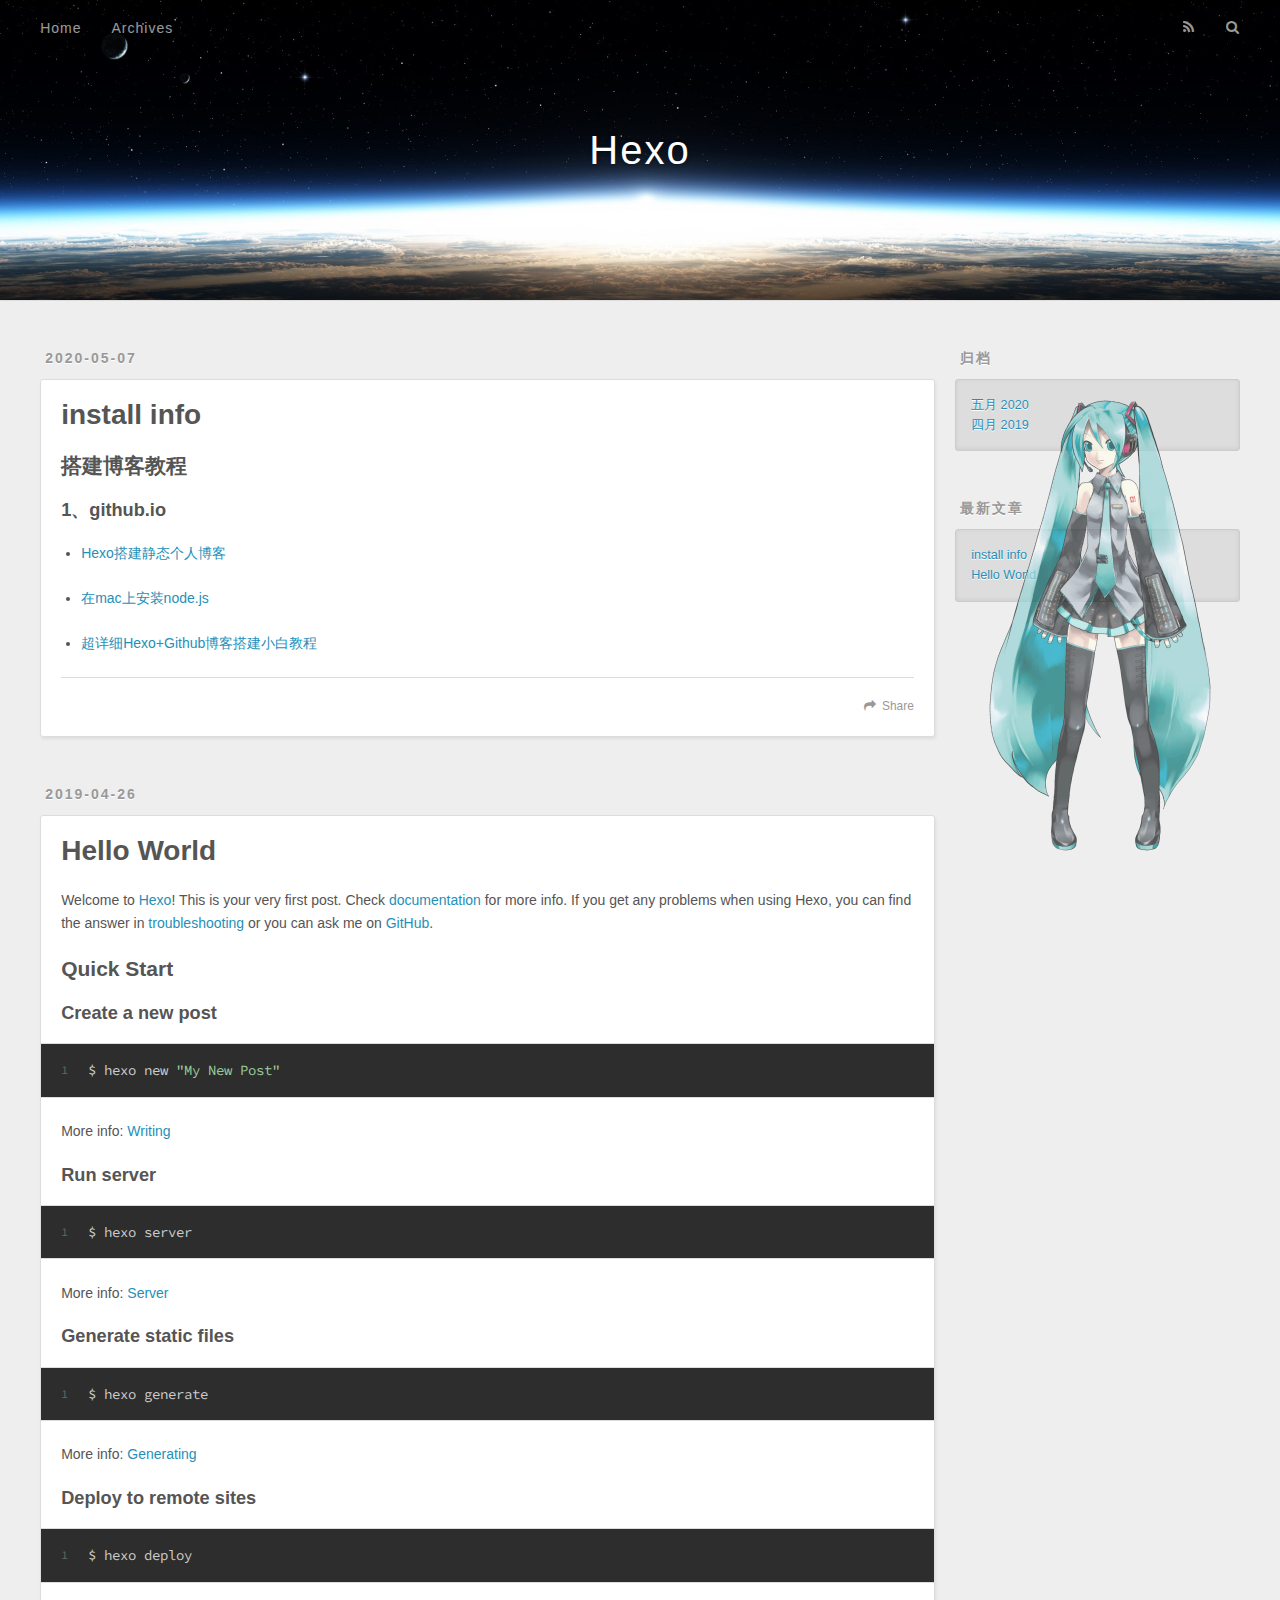
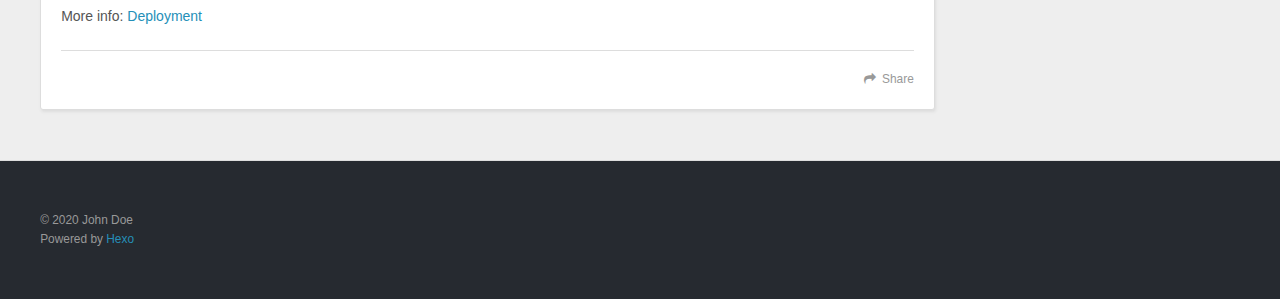
==== commit b20b8d0d: "Site updated: 2020-05-07 16:23:59" ====
--- a/index.html
+++ b/index.html
@@ -1,425 +1,134 @@
 <!DOCTYPE html>
-
-
-
-  
-
-
-<html class="theme-next muse use-motion" lang>
+<html>
 <head><meta name="generator" content="Hexo 3.8.0">
-  <meta charset="UTF-8">
-<meta http-equiv="X-UA-Compatible" content="IE=edge">
-<meta name="viewport" content="width=device-width, initial-scale=1, maximum-scale=1">
-<meta name="theme-color" content="#222">
-
-
-
-
-
-
-
-
-
-<meta http-equiv="Cache-Control" content="no-transform">
-<meta http-equiv="Cache-Control" content="no-siteapp">
-
-
-
-
-
-
-
-
-
-
-
-
-
-
-
-
-  
-  
-  <link href="/lib/fancybox/source/jquery.fancybox.css?v=2.1.5" rel="stylesheet" type="text/css">
-
-
-
-
-
-
-
-<link href="/lib/font-awesome/css/font-awesome.min.css?v=4.6.2" rel="stylesheet" type="text/css">
-
-<link href="/css/main.css?v=5.1.4" rel="stylesheet" type="text/css">
-
-
-  <link rel="apple-touch-icon" sizes="180x180" href="/images/apple-touch-icon-next.png?v=5.1.4">
-
-
-  <link rel="icon" type="image/png" sizes="32x32" href="/images/favicon-32x32-next.png?v=5.1.4">
-
-
-  <link rel="icon" type="image/png" sizes="16x16" href="/images/favicon-16x16-next.png?v=5.1.4">
-
-
-  <link rel="mask-icon" href="/images/logo.svg?v=5.1.4" color="#222">
-
-
-
-
-
-  <meta name="keywords" content="Hexo, NexT">
-
-
-
-
-
-
-
-
-
-
-<meta property="og:type" content="website">
+  <meta charset="utf-8">
+  
+
+  
+  <title>Hexo</title>
+  <meta name="viewport" content="width=device-width, initial-scale=1, maximum-scale=1">
+  <meta property="og:type" content="website">
 <meta property="og:title" content="Hexo">
 <meta property="og:url" content="http://yoursite.com/index.html">
 <meta property="og:site_name" content="Hexo">
-<meta property="og:locale" content="default">
+<meta property="og:locale" content="zh-CN">
 <meta name="twitter:card" content="summary">
 <meta name="twitter:title" content="Hexo">
-
-
-
-<script type="text/javascript" id="hexo.configurations">
-  var NexT = window.NexT || {};
-  var CONFIG = {
-    root: '/',
-    scheme: 'Muse',
-    version: '5.1.4',
-    sidebar: {"position":"left","display":"post","offset":12,"b2t":false,"scrollpercent":false,"onmobile":false},
-    fancybox: true,
-    tabs: true,
-    motion: {"enable":true,"async":false,"transition":{"post_block":"fadeIn","post_header":"slideDownIn","post_body":"slideDownIn","coll_header":"slideLeftIn","sidebar":"slideUpIn"}},
-    duoshuo: {
-      userId: '0',
-      author: 'Author'
-    },
-    algolia: {
-      applicationID: '',
-      apiKey: '',
-      indexName: '',
-      hits: {"per_page":10},
-      labels: {"input_placeholder":"Search for Posts","hits_empty":"We didn't find any results for the search: ${query}","hits_stats":"${hits} results found in ${time} ms"}
-    }
-  };
-</script>
-
-
-
-  <link rel="canonical" href="http://yoursite.com/">
-
-
-
-
-
-  <title>Hexo</title>
-  
-
-
-
-
-
-
-
-
+  
+    <link rel="alternate" href="/atom.xml" title="Hexo" type="application/atom+xml">
+  
+  
+    <link rel="icon" href="/favicon.png">
+  
+  
+    <link href="//fonts.googleapis.com/css?family=Source+Code+Pro" rel="stylesheet" type="text/css">
+  
+  <link rel="stylesheet" href="/css/style.css">
 </head>
-
-<body itemscope itemtype="http://schema.org/WebPage" lang="default">
-
-  
-  
-    
-  
-
-  <div class="container sidebar-position-left 
-  page-home">
-    <div class="headband"></div>
-
-    <header id="header" class="header" itemscope itemtype="http://schema.org/WPHeader">
-      <div class="header-inner"><div class="site-brand-wrapper">
-  <div class="site-meta ">
-    
-
-    <div class="custom-logo-site-title">
-      <a href="/" class="brand" rel="start">
-        <span class="logo-line-before"><i></i></span>
-        <span class="site-title">Hexo</span>
-        <span class="logo-line-after"><i></i></span>
-      </a>
-    </div>
-      
-        <p class="site-subtitle"></p>
-      
-  </div>
-
-  <div class="site-nav-toggle">
-    <button>
-      <span class="btn-bar"></span>
-      <span class="btn-bar"></span>
-      <span class="btn-bar"></span>
-    </button>
-  </div>
-</div>
-
-<nav class="site-nav">
-  
-
-  
-    <ul id="menu" class="menu">
-      
-        
-        <li class="menu-item menu-item-home">
-          <a href="/" rel="section">
-            
-              <i class="menu-item-icon fa fa-fw fa-home"></i> <br>
-            
-            Home
-          </a>
-        </li>
-      
-        
-        <li class="menu-item menu-item-archives">
-          <a href="/archives/" rel="section">
-            
-              <i class="menu-item-icon fa fa-fw fa-archive"></i> <br>
-            
-            Archives
-          </a>
-        </li>
-      
-
-      
-    </ul>
-  
-
-  
-</nav>
-
-
-
- </div>
-    </header>
-
-    <main id="main" class="main">
-      <div class="main-inner">
-        <div class="content-wrap">
-          <div id="content" class="content">
-            
-  <section id="posts" class="posts-expand">
-    
-      
-
-  
-
-  
-  
-  
-
-  <article class="post post-type-normal" itemscope itemtype="http://schema.org/Article">
-  
-  
-  
-  <div class="post-block">
-    <link itemprop="mainEntityOfPage" href="http://yoursite.com/2019/04/26/XX/">
-
-    <span hidden itemprop="author" itemscope itemtype="http://schema.org/Person">
-      <meta itemprop="name" content="John Doe">
-      <meta itemprop="description" content>
-      <meta itemprop="image" content="/images/avatar.gif">
-    </span>
-
-    <span hidden itemprop="publisher" itemscope itemtype="http://schema.org/Organization">
-      <meta itemprop="name" content="Hexo">
-    </span>
-
-    
-      <header class="post-header">
-
-        
-        
-          <h1 class="post-title" itemprop="name headline">
-                
-                <a class="post-title-link" href="/2019/04/26/XX/" itemprop="url">XX</a></h1>
-        
-
-        <div class="post-meta">
-          <span class="post-time">
-            
-              <span class="post-meta-item-icon">
-                <i class="fa fa-calendar-o"></i>
-              </span>
-              
-                <span class="post-meta-item-text">Posted on</span>
-              
-              <time title="Post created" itemprop="dateCreated datePublished" datetime="2019-04-26T19:57:20+08:00">
-                2019-04-26
-              </time>
-            
-
-            
-
-            
-          </span>
-
-          
-
-          
-            
-          
-
-          
-          
-
-          
-
-          
-
-          
-
-        </div>
+</html>
+<body>
+  <div id="container">
+    <div id="wrap">
+      <header id="header">
+  <div id="banner"></div>
+  <div id="header-outer" class="outer">
+    <div id="header-title" class="inner">
+      <h1 id="logo-wrap">
+        <a href="/" id="logo">Hexo</a>
+      </h1>
+      
+    </div>
+    <div id="header-inner" class="inner">
+      <nav id="main-nav">
+        <a id="main-nav-toggle" class="nav-icon"></a>
+        
+          <a class="main-nav-link" href="/">Home</a>
+        
+          <a class="main-nav-link" href="/archives">Archives</a>
+        
+      </nav>
+      <nav id="sub-nav">
+        
+          <a id="nav-rss-link" class="nav-icon" href="/atom.xml" title="RSS Feed"></a>
+        
+        <a id="nav-search-btn" class="nav-icon" title="搜索"></a>
+      </nav>
+      <div id="search-form-wrap">
+        <form action="//google.com/search" method="get" accept-charset="UTF-8" class="search-form"><input type="search" name="q" class="search-form-input" placeholder="Search"><button type="submit" class="search-form-submit">&#xF002;</button><input type="hidden" name="sitesearch" value="http://yoursite.com"></form>
+      </div>
+    </div>
+  </div>
+</header>
+      <div class="outer">
+        <section id="main">
+  
+    <article id="post-install" class="article article-type-post" itemscope itemprop="blogPost">
+  <div class="article-meta">
+    <a href="/2020/05/07/install/" class="article-date">
+  <time datetime="2020-05-07T07:11:48.000Z" itemprop="datePublished">2020-05-07</time>
+</a>
+    
+  </div>
+  <div class="article-inner">
+    
+    
+      <header class="article-header">
+        
+  
+    <h1 itemprop="name">
+      <a class="article-title" href="/2020/05/07/install/">install info</a>
+    </h1>
+  
+
       </header>
     
-
-    
-    
-    
-    <div class="post-body" itemprop="articleBody">
-
-      
-      
-
-      
-        
-          
-            
-          
-        
-      
-    </div>
-    
-    
-    
-
-    
-
-    
-
-    
-
-    <footer class="post-footer">
-      
-
-      
-
-      
-
-      
-      
-        <div class="post-eof"></div>
+    <div class="article-entry" itemprop="articleBody">
+      
+        <h2 id="搭建博客教程"><a href="#搭建博客教程" class="headerlink" title="搭建博客教程"></a>搭建博客教程</h2><h3 id="1、github-io"><a href="#1、github-io" class="headerlink" title="1、github.io"></a>1、github.io</h3><ul>
+<li><p><a href="https://www.jianshu.com/p/821fe67e712b" target="_blank" rel="noopener">Hexo搭建静态个人博客</a></p>
+</li>
+<li><p><a href="https://www.jianshu.com/p/3b30c4c846d1" target="_blank" rel="noopener">在mac上安装node.js</a></p>
+</li>
+<li><p><a href="https://zhuanlan.zhihu.com/p/35668237" target="_blank" rel="noopener">超详细Hexo+Github博客搭建小白教程</a></p>
+</li>
+</ul>
+
+      
+    </div>
+    <footer class="article-footer">
+      <a data-url="http://yoursite.com/2020/05/07/install/" data-id="ck9whpn0m0002ib891kctd5jy" class="article-share-link">Share</a>
+      
       
     </footer>
   </div>
   
-  
-  
-  </article>
-
-
-    
-      
-
-  
-
-  
-  
-  
-
-  <article class="post post-type-normal" itemscope itemtype="http://schema.org/Article">
-  
-  
-  
-  <div class="post-block">
-    <link itemprop="mainEntityOfPage" href="http://yoursite.com/2019/04/26/hello-world/">
-
-    <span hidden itemprop="author" itemscope itemtype="http://schema.org/Person">
-      <meta itemprop="name" content="John Doe">
-      <meta itemprop="description" content>
-      <meta itemprop="image" content="/images/avatar.gif">
-    </span>
-
-    <span hidden itemprop="publisher" itemscope itemtype="http://schema.org/Organization">
-      <meta itemprop="name" content="Hexo">
-    </span>
-
-    
-      <header class="post-header">
-
-        
-        
-          <h1 class="post-title" itemprop="name headline">
-                
-                <a class="post-title-link" href="/2019/04/26/hello-world/" itemprop="url">Hello World</a></h1>
-        
-
-        <div class="post-meta">
-          <span class="post-time">
-            
-              <span class="post-meta-item-icon">
-                <i class="fa fa-calendar-o"></i>
-              </span>
-              
-                <span class="post-meta-item-text">Posted on</span>
-              
-              <time title="Post created" itemprop="dateCreated datePublished" datetime="2019-04-26T19:52:46+08:00">
-                2019-04-26
-              </time>
-            
-
-            
-
-            
-          </span>
-
-          
-
-          
-            
-          
-
-          
-          
-
-          
-
-          
-
-          
-
-        </div>
+</article>
+
+
+  
+    <article id="post-hello-world" class="article article-type-post" itemscope itemprop="blogPost">
+  <div class="article-meta">
+    <a href="/2019/04/26/hello-world/" class="article-date">
+  <time datetime="2019-04-26T11:52:46.993Z" itemprop="datePublished">2019-04-26</time>
+</a>
+    
+  </div>
+  <div class="article-inner">
+    
+    
+      <header class="article-header">
+        
+  
+    <h1 itemprop="name">
+      <a class="article-title" href="/2019/04/26/hello-world/">Hello World</a>
+    </h1>
+  
+
       </header>
     
-
-    
-    
-    
-    <div class="post-body" itemprop="articleBody">
-
-      
-      
-
-      
-        
-          
-            <p>Welcome to <a href="https://hexo.io/" target="_blank" rel="noopener">Hexo</a>! This is your very first post. Check <a href="https://hexo.io/docs/" target="_blank" rel="noopener">documentation</a> for more info. If you get any problems when using Hexo, you can find the answer in <a href="https://hexo.io/docs/troubleshooting.html" target="_blank" rel="noopener">troubleshooting</a> or you can ask me on <a href="https://github.com/hexojs/hexo/issues" target="_blank" rel="noopener">GitHub</a>.</p>
+    <div class="article-entry" itemprop="articleBody">
+      
+        <p>Welcome to <a href="https://hexo.io/" target="_blank" rel="noopener">Hexo</a>! This is your very first post. Check <a href="https://hexo.io/docs/" target="_blank" rel="noopener">documentation</a> for more info. If you get any problems when using Hexo, you can find the answer in <a href="https://hexo.io/docs/troubleshooting.html" target="_blank" rel="noopener">troubleshooting</a> or you can ask me on <a href="https://github.com/hexojs/hexo/issues" target="_blank" rel="noopener">GitHub</a>.</p>
 <h2 id="Quick-Start"><a href="#Quick-Start" class="headerlink" title="Quick Start"></a>Quick Start</h2><h3 id="Create-a-new-post"><a href="#Create-a-new-post" class="headerlink" title="Create a new post"></a>Create a new post</h3><figure class="highlight bash"><table><tr><td class="gutter"><pre><span class="line">1</span><br></pre></td><td class="code"><pre><span class="line">$ hexo new <span class="string">"My New Post"</span></span><br></pre></td></tr></table></figure>
 <p>More info: <a href="https://hexo.io/docs/writing.html" target="_blank" rel="noopener">Writing</a></p>
 <h3 id="Run-server"><a href="#Run-server" class="headerlink" title="Run server"></a>Run server</h3><figure class="highlight bash"><table><tr><td class="gutter"><pre><span class="line">1</span><br></pre></td><td class="code"><pre><span class="line">$ hexo server</span><br></pre></td></tr></table></figure>
@@ -429,307 +138,96 @@
 <h3 id="Deploy-to-remote-sites"><a href="#Deploy-to-remote-sites" class="headerlink" title="Deploy to remote sites"></a>Deploy to remote sites</h3><figure class="highlight bash"><table><tr><td class="gutter"><pre><span class="line">1</span><br></pre></td><td class="code"><pre><span class="line">$ hexo deploy</span><br></pre></td></tr></table></figure>
 <p>More info: <a href="https://hexo.io/docs/deployment.html" target="_blank" rel="noopener">Deployment</a></p>
 
-          
-        
-      
-    </div>
-    
-    
-    
-
-    
-
-    
-
-    
-
-    <footer class="post-footer">
-      
-
-      
-
-      
-
-      
-      
-        <div class="post-eof"></div>
+      
+    </div>
+    <footer class="article-footer">
+      <a data-url="http://yoursite.com/2019/04/26/hello-world/" data-id="ck9whpn0i0001ib89retuya4j" class="article-share-link">Share</a>
+      
       
     </footer>
   </div>
   
-  
-  
-  </article>
-
-
-    
-  </section>
-
-  
-
-
-          </div>
-          
-
-
-          
-
-        </div>
-        
-          
-  
-  <div class="sidebar-toggle">
-    <div class="sidebar-toggle-line-wrap">
-      <span class="sidebar-toggle-line sidebar-toggle-line-first"></span>
-      <span class="sidebar-toggle-line sidebar-toggle-line-middle"></span>
-      <span class="sidebar-toggle-line sidebar-toggle-line-last"></span>
-    </div>
-  </div>
-
-  <aside id="sidebar" class="sidebar">
-    
-    <div class="sidebar-inner">
-
-      
-
-      
-
-      <section class="site-overview-wrap sidebar-panel sidebar-panel-active">
-        <div class="site-overview">
-          <div class="site-author motion-element" itemprop="author" itemscope itemtype="http://schema.org/Person">
-            
-              <p class="site-author-name" itemprop="name">John Doe</p>
-              <p class="site-description motion-element" itemprop="description"></p>
-          </div>
-
-          <nav class="site-state motion-element">
-
-            
-              <div class="site-state-item site-state-posts">
-              
-                <a href="/archives/">
-              
-                  <span class="site-state-item-count">2</span>
-                  <span class="site-state-item-name">posts</span>
-                </a>
-              </div>
-            
-
-            
-
-            
-
-          </nav>
-
-          
-
-          
-
-          
-          
-
-          
-          
-
-          
-
-        </div>
-      </section>
-
-      
-
-      
-
-    </div>
-  </aside>
-
-
+</article>
+
+
+  
+
+
+</section>
+        
+          <aside id="sidebar">
+  
+    
+
+  
+    
+
+  
+    
+  
+    
+  <div class="widget-wrap">
+    <h3 class="widget-title">归档</h3>
+    <div class="widget">
+      <ul class="archive-list"><li class="archive-list-item"><a class="archive-list-link" href="/archives/2020/05/">五月 2020</a></li><li class="archive-list-item"><a class="archive-list-link" href="/archives/2019/04/">四月 2019</a></li></ul>
+    </div>
+  </div>
+
+
+  
+    
+  <div class="widget-wrap">
+    <h3 class="widget-title">最新文章</h3>
+    <div class="widget">
+      <ul>
+        
+          <li>
+            <a href="/2020/05/07/install/">install info</a>
+          </li>
+        
+          <li>
+            <a href="/2019/04/26/hello-world/">Hello World</a>
+          </li>
+        
+      </ul>
+    </div>
+  </div>
+
+  
+</aside>
         
       </div>
-    </main>
-
-    <footer id="footer" class="footer">
-      <div class="footer-inner">
-        <div class="copyright">&copy; <span itemprop="copyrightYear">2020</span>
-  <span class="with-love">
-    <i class="fa fa-user"></i>
-  </span>
-  <span class="author" itemprop="copyrightHolder">John Doe</span>
-
-  
-</div>
-
-
-  <div class="powered-by">Powered by <a class="theme-link" target="_blank" href="https://hexo.io">Hexo</a></div>
-
-
-
-  <span class="post-meta-divider">|</span>
-
-
-
-  <div class="theme-info">Theme &mdash; <a class="theme-link" target="_blank" href="https://github.com/iissnan/hexo-theme-next">NexT.Muse</a> v5.1.4</div>
-
-
-
-
-        
-
-
-
-
-
-
-
-        
-      </div>
-    </footer>
-
-    
-      <div class="back-to-top">
-        <i class="fa fa-arrow-up"></i>
-        
-      </div>
-    
-
-    
-
-  </div>
-
-  
-
-<script type="text/javascript">
-  if (Object.prototype.toString.call(window.Promise) !== '[object Function]') {
-    window.Promise = null;
-  }
-</script>
-
-
-
-
-
-
-
-
-
-  
-
-
-
-
-
-
-
-
-
-
-
-
-  
-  
-    <script type="text/javascript" src="/lib/jquery/index.js?v=2.1.3"></script>
-  
-
-  
-  
-    <script type="text/javascript" src="/lib/fastclick/lib/fastclick.min.js?v=1.0.6"></script>
-  
-
-  
-  
-    <script type="text/javascript" src="/lib/jquery_lazyload/jquery.lazyload.js?v=1.9.7"></script>
-  
-
-  
-  
-    <script type="text/javascript" src="/lib/velocity/velocity.min.js?v=1.2.1"></script>
-  
-
-  
-  
-    <script type="text/javascript" src="/lib/velocity/velocity.ui.min.js?v=1.2.1"></script>
-  
-
-  
-  
-    <script type="text/javascript" src="/lib/fancybox/source/jquery.fancybox.pack.js?v=2.1.5"></script>
-  
-
-
-  
-
-
-  <script type="text/javascript" src="/js/src/utils.js?v=5.1.4"></script>
-
-  <script type="text/javascript" src="/js/src/motion.js?v=5.1.4"></script>
-
-
-
-  
-  
-
-  
-
-  
-
-
-  <script type="text/javascript" src="/js/src/bootstrap.js?v=5.1.4"></script>
-
-
-
-  
-
-
-  
-
-
-
-
-	
-
-
-
-
-
-  
-
-
-
-
-
-  
-
-
-
-
-
-
-
-
-
-
-
-
-  
-
-
-
-
-
-  
-
-  
-
-  
-
-  
-  
-
-  
-
-  
-
-  
-
-</body>
-</html>
+      <footer id="footer">
+  
+  <div class="outer">
+    <div id="footer-info" class="inner">
+      &copy; 2020 John Doe<br>
+      Powered by <a href="http://hexo.io/" target="_blank">Hexo</a>
+    </div>
+  </div>
+</footer>
+
+    </div>
+    <nav id="mobile-nav">
+  
+    <a href="/" class="mobile-nav-link">Home</a>
+  
+    <a href="/archives" class="mobile-nav-link">Archives</a>
+  
+</nav>
+    
+
+<script src="//ajax.googleapis.com/ajax/libs/jquery/2.0.3/jquery.min.js"></script>
+
+
+  <link rel="stylesheet" href="/fancybox/jquery.fancybox.css">
+  <script src="/fancybox/jquery.fancybox.pack.js"></script>
+
+
+<script src="/js/script.js"></script>
+
+
+
+  </div>
+<script src="/live2dw/lib/L2Dwidget.min.js?094cbace49a39548bed64abff5988b05"></script><script>L2Dwidget.init({"pluginRootPath":"live2dw/","pluginJsPath":"lib/","pluginModelPath":"assets/","tagMode":false,"log":false,"model":{"jsonPath":"/live2dw/assets/miku.model.json"},"display":{"position":"right","width":350,"height":600},"mobile":{"show":true},"react":{"opacity":0.7}});</script></body>
+</html>--- a/css/style.css
+++ b/css/style.css
@@ -0,0 +1,1374 @@
+body {
+  width: 100%;
+}
+body:before,
+body:after {
+  content: "";
+  display: table;
+}
+body:after {
+  clear: both;
+}
+html,
+body,
+div,
+span,
+applet,
+object,
+iframe,
+h1,
+h2,
+h3,
+h4,
+h5,
+h6,
+p,
+blockquote,
+pre,
+a,
+abbr,
+acronym,
+address,
+big,
+cite,
+code,
+del,
+dfn,
+em,
+img,
+ins,
+kbd,
+q,
+s,
+samp,
+small,
+strike,
+strong,
+sub,
+sup,
+tt,
+var,
+dl,
+dt,
+dd,
+ol,
+ul,
+li,
+fieldset,
+form,
+label,
+legend,
+table,
+caption,
+tbody,
+tfoot,
+thead,
+tr,
+th,
+td {
+  margin: 0;
+  padding: 0;
+  border: 0;
+  outline: 0;
+  font-weight: inherit;
+  font-style: inherit;
+  font-family: inherit;
+  font-size: 100%;
+  vertical-align: baseline;
+}
+body {
+  line-height: 1;
+  color: #000;
+  background: #fff;
+}
+ol,
+ul {
+  list-style: none;
+}
+table {
+  border-collapse: separate;
+  border-spacing: 0;
+  vertical-align: middle;
+}
+caption,
+th,
+td {
+  text-align: left;
+  font-weight: normal;
+  vertical-align: middle;
+}
+a img {
+  border: none;
+}
+input,
+button {
+  margin: 0;
+  padding: 0;
+}
+input::-moz-focus-inner,
+button::-moz-focus-inner {
+  border: 0;
+  padding: 0;
+}
+@font-face {
+  font-family: FontAwesome;
+  font-style: normal;
+  font-weight: normal;
+  src: url("fonts/fontawesome-webfont.eot?v=#4.0.3");
+  src: url("fonts/fontawesome-webfont.eot?#iefix&v=#4.0.3") format("embedded-opentype"), url("fonts/fontawesome-webfont.woff?v=#4.0.3") format("woff"), url("fonts/fontawesome-webfont.ttf?v=#4.0.3") format("truetype"), url("fonts/fontawesome-webfont.svg#fontawesomeregular?v=#4.0.3") format("svg");
+}
+html,
+body,
+#container {
+  height: 100%;
+}
+body {
+  background: #eee;
+  font: 14px -apple-system, BlinkMacSystemFont, "Segoe UI", "Roboto", "Oxygen", "Ubuntu", "Cantarell", "Fira Sans", "Droid Sans", "Helvetica Neue", sans-serif;
+  -webkit-text-size-adjust: 100%;
+}
+.outer {
+  max-width: 1220px;
+  margin: 0 auto;
+  padding: 0 20px;
+}
+.outer:before,
+.outer:after {
+  content: "";
+  display: table;
+}
+.outer:after {
+  clear: both;
+}
+.inner {
+  display: inline;
+  float: left;
+  width: 98.33333333333333%;
+  margin: 0 0.833333333333333%;
+}
+.left,
+.alignleft {
+  float: left;
+}
+.right,
+.alignright {
+  float: right;
+}
+.clear {
+  clear: both;
+}
+#container {
+  position: relative;
+}
+.mobile-nav-on {
+  overflow: hidden;
+}
+#wrap {
+  height: 100%;
+  width: 100%;
+  position: absolute;
+  top: 0;
+  left: 0;
+  -webkit-transition: 0.2s ease-out;
+  -moz-transition: 0.2s ease-out;
+  -ms-transition: 0.2s ease-out;
+  transition: 0.2s ease-out;
+  z-index: 1;
+  background: #eee;
+}
+.mobile-nav-on #wrap {
+  left: 280px;
+}
+@media screen and (min-width: 768px) {
+  #main {
+    display: inline;
+    float: left;
+    width: 73.33333333333333%;
+    margin: 0 0.833333333333333%;
+  }
+}
+.article-date,
+.article-category-link,
+.archive-year,
+.widget-title {
+  text-decoration: none;
+  text-transform: uppercase;
+  letter-spacing: 2px;
+  color: #999;
+  margin-bottom: 1em;
+  margin-left: 5px;
+  line-height: 1em;
+  text-shadow: 0 1px #fff;
+  font-weight: bold;
+}
+.article-inner,
+.archive-article-inner {
+  background: #fff;
+  -webkit-box-shadow: 1px 2px 3px #ddd;
+  box-shadow: 1px 2px 3px #ddd;
+  border: 1px solid #ddd;
+  border-radius: 3px;
+}
+.article-entry h1,
+.widget h1 {
+  font-size: 2em;
+}
+.article-entry h2,
+.widget h2 {
+  font-size: 1.5em;
+}
+.article-entry h3,
+.widget h3 {
+  font-size: 1.3em;
+}
+.article-entry h4,
+.widget h4 {
+  font-size: 1.2em;
+}
+.article-entry h5,
+.widget h5 {
+  font-size: 1em;
+}
+.article-entry h6,
+.widget h6 {
+  font-size: 1em;
+  color: #999;
+}
+.article-entry hr,
+.widget hr {
+  border: 1px dashed #ddd;
+}
+.article-entry strong,
+.widget strong {
+  font-weight: bold;
+}
+.article-entry em,
+.widget em,
+.article-entry cite,
+.widget cite {
+  font-style: italic;
+}
+.article-entry sup,
+.widget sup,
+.article-entry sub,
+.widget sub {
+  font-size: 0.75em;
+  line-height: 0;
+  position: relative;
+  vertical-align: baseline;
+}
+.article-entry sup,
+.widget sup {
+  top: -0.5em;
+}
+.article-entry sub,
+.widget sub {
+  bottom: -0.2em;
+}
+.article-entry small,
+.widget small {
+  font-size: 0.85em;
+}
+.article-entry acronym,
+.widget acronym,
+.article-entry abbr,
+.widget abbr {
+  border-bottom: 1px dotted;
+}
+.article-entry ul,
+.widget ul,
+.article-entry ol,
+.widget ol,
+.article-entry dl,
+.widget dl {
+  margin: 0 20px;
+  line-height: 1.6em;
+}
+.article-entry ul ul,
+.widget ul ul,
+.article-entry ol ul,
+.widget ol ul,
+.article-entry ul ol,
+.widget ul ol,
+.article-entry ol ol,
+.widget ol ol {
+  margin-top: 0;
+  margin-bottom: 0;
+}
+.article-entry ul,
+.widget ul {
+  list-style: disc;
+}
+.article-entry ol,
+.widget ol {
+  list-style: decimal;
+}
+.article-entry dt,
+.widget dt {
+  font-weight: bold;
+}
+#header {
+  height: 300px;
+  position: relative;
+  border-bottom: 1px solid #ddd;
+}
+#header:before,
+#header:after {
+  content: "";
+  position: absolute;
+  left: 0;
+  right: 0;
+  height: 40px;
+}
+#header:before {
+  top: 0;
+  background: -webkit-linear-gradient(rgba(0,0,0,0.2), transparent);
+  background: -moz-linear-gradient(rgba(0,0,0,0.2), transparent);
+  background: -ms-linear-gradient(rgba(0,0,0,0.2), transparent);
+  background: linear-gradient(rgba(0,0,0,0.2), transparent);
+}
+#header:after {
+  bottom: 0;
+  background: -webkit-linear-gradient(transparent, rgba(0,0,0,0.2));
+  background: -moz-linear-gradient(transparent, rgba(0,0,0,0.2));
+  background: -ms-linear-gradient(transparent, rgba(0,0,0,0.2));
+  background: linear-gradient(transparent, rgba(0,0,0,0.2));
+}
+#header-outer {
+  height: 100%;
+  position: relative;
+}
+#header-inner {
+  position: relative;
+  overflow: hidden;
+}
+#banner {
+  position: absolute;
+  top: 0;
+  left: 0;
+  width: 100%;
+  height: 100%;
+  background: url("images/banner.jpg") center #000;
+  -webkit-background-size: cover;
+  -moz-background-size: cover;
+  background-size: cover;
+  z-index: -1;
+}
+#header-title {
+  text-align: center;
+  height: 40px;
+  position: absolute;
+  top: 50%;
+  left: 0;
+  margin-top: -20px;
+}
+#logo,
+#subtitle {
+  text-decoration: none;
+  color: #fff;
+  font-weight: 300;
+  text-shadow: 0 1px 4px rgba(0,0,0,0.3);
+}
+#logo {
+  font-size: 40px;
+  line-height: 40px;
+  letter-spacing: 2px;
+}
+#subtitle {
+  font-size: 16px;
+  line-height: 16px;
+  letter-spacing: 1px;
+}
+#subtitle-wrap {
+  margin-top: 16px;
+}
+#main-nav {
+  float: left;
+  margin-left: -15px;
+}
+.nav-icon,
+.main-nav-link {
+  float: left;
+  color: #fff;
+  opacity: 0.6;
+  text-decoration: none;
+  text-shadow: 0 1px rgba(0,0,0,0.2);
+  -webkit-transition: opacity 0.2s;
+  -moz-transition: opacity 0.2s;
+  -ms-transition: opacity 0.2s;
+  transition: opacity 0.2s;
+  display: block;
+  padding: 20px 15px;
+}
+.nav-icon:hover,
+.main-nav-link:hover {
+  opacity: 1;
+}
+.nav-icon {
+  font-family: FontAwesome;
+  text-align: center;
+  font-size: 14px;
+  width: 14px;
+  height: 14px;
+  padding: 20px 15px;
+  position: relative;
+  cursor: pointer;
+}
+.main-nav-link {
+  font-weight: 300;
+  letter-spacing: 1px;
+}
+@media screen and (max-width: 479px) {
+  .main-nav-link {
+    display: none;
+  }
+}
+#main-nav-toggle {
+  display: none;
+}
+#main-nav-toggle:before {
+  content: "\f0c9";
+}
+@media screen and (max-width: 479px) {
+  #main-nav-toggle {
+    display: block;
+  }
+}
+#sub-nav {
+  float: right;
+  margin-right: -15px;
+}
+#nav-rss-link:before {
+  content: "\f09e";
+}
+#nav-search-btn:before {
+  content: "\f002";
+}
+#search-form-wrap {
+  position: absolute;
+  top: 15px;
+  width: 150px;
+  height: 30px;
+  right: -150px;
+  opacity: 0;
+  -webkit-transition: 0.2s ease-out;
+  -moz-transition: 0.2s ease-out;
+  -ms-transition: 0.2s ease-out;
+  transition: 0.2s ease-out;
+}
+#search-form-wrap.on {
+  opacity: 1;
+  right: 0;
+}
+@media screen and (max-width: 479px) {
+  #search-form-wrap {
+    width: 100%;
+    right: -100%;
+  }
+}
+.search-form {
+  position: absolute;
+  top: 0;
+  left: 0;
+  right: 0;
+  background: #fff;
+  padding: 5px 15px;
+  border-radius: 15px;
+  -webkit-box-shadow: 0 0 10px rgba(0,0,0,0.3);
+  box-shadow: 0 0 10px rgba(0,0,0,0.3);
+}
+.search-form-input {
+  border: none;
+  background: none;
+  color: #555;
+  width: 100%;
+  font: 13px -apple-system, BlinkMacSystemFont, "Segoe UI", "Roboto", "Oxygen", "Ubuntu", "Cantarell", "Fira Sans", "Droid Sans", "Helvetica Neue", sans-serif;
+  outline: none;
+}
+.search-form-input::-webkit-search-results-decoration,
+.search-form-input::-webkit-search-cancel-button {
+  -webkit-appearance: none;
+}
+.search-form-submit {
+  position: absolute;
+  top: 50%;
+  right: 10px;
+  margin-top: -7px;
+  font: 13px FontAwesome;
+  border: none;
+  background: none;
+  color: #bbb;
+  cursor: pointer;
+}
+.search-form-submit:hover,
+.search-form-submit:focus {
+  color: #777;
+}
+.article {
+  margin: 50px 0;
+}
+.article-inner {
+  overflow: hidden;
+}
+.article-meta:before,
+.article-meta:after {
+  content: "";
+  display: table;
+}
+.article-meta:after {
+  clear: both;
+}
+.article-date {
+  float: left;
+}
+.article-category {
+  float: left;
+  line-height: 1em;
+  color: #ccc;
+  text-shadow: 0 1px #fff;
+  margin-left: 8px;
+}
+.article-category:before {
+  content: "\2022";
+}
+.article-category-link {
+  margin: 0 12px 1em;
+}
+.article-header {
+  padding: 20px 20px 0;
+}
+.article-title {
+  text-decoration: none;
+  font-size: 2em;
+  font-weight: bold;
+  color: #555;
+  line-height: 1.1em;
+  -webkit-transition: color 0.2s;
+  -moz-transition: color 0.2s;
+  -ms-transition: color 0.2s;
+  transition: color 0.2s;
+}
+a.article-title:hover {
+  color: #258fb8;
+}
+.article-entry {
+  color: #555;
+  padding: 0 20px;
+}
+.article-entry:before,
+.article-entry:after {
+  content: "";
+  display: table;
+}
+.article-entry:after {
+  clear: both;
+}
+.article-entry p,
+.article-entry table {
+  line-height: 1.6em;
+  margin: 1.6em 0;
+}
+.article-entry h1,
+.article-entry h2,
+.article-entry h3,
+.article-entry h4,
+.article-entry h5,
+.article-entry h6 {
+  font-weight: bold;
+}
+.article-entry h1,
+.article-entry h2,
+.article-entry h3,
+.article-entry h4,
+.article-entry h5,
+.article-entry h6 {
+  line-height: 1.1em;
+  margin: 1.1em 0;
+}
+.article-entry a {
+  color: #258fb8;
+  text-decoration: none;
+}
+.article-entry a:hover {
+  text-decoration: underline;
+}
+.article-entry ul,
+.article-entry ol,
+.article-entry dl {
+  margin-top: 1.6em;
+  margin-bottom: 1.6em;
+}
+.article-entry img,
+.article-entry video {
+  max-width: 100%;
+  height: auto;
+  display: block;
+  margin: auto;
+}
+.article-entry iframe {
+  border: none;
+}
+.article-entry table {
+  width: 100%;
+  border-collapse: collapse;
+  border-spacing: 0;
+}
+.article-entry th {
+  font-weight: bold;
+  border-bottom: 3px solid #ddd;
+  padding-bottom: 0.5em;
+}
+.article-entry td {
+  border-bottom: 1px solid #ddd;
+  padding: 10px 0;
+}
+.article-entry blockquote {
+  font-family: Georgia, "Times New Roman", serif;
+  font-size: 1.4em;
+  margin: 1.6em 20px;
+  text-align: center;
+}
+.article-entry blockquote footer {
+  font-size: 14px;
+  margin: 1.6em 0;
+  font-family: -apple-system, BlinkMacSystemFont, "Segoe UI", "Roboto", "Oxygen", "Ubuntu", "Cantarell", "Fira Sans", "Droid Sans", "Helvetica Neue", sans-serif;
+}
+.article-entry blockquote footer cite:before {
+  content: "—";
+  padding: 0 0.5em;
+}
+.article-entry .pullquote {
+  text-align: left;
+  width: 45%;
+  margin: 0;
+}
+.article-entry .pullquote.left {
+  margin-left: 0.5em;
+  margin-right: 1em;
+}
+.article-entry .pullquote.right {
+  margin-right: 0.5em;
+  margin-left: 1em;
+}
+.article-entry .caption {
+  color: #999;
+  display: block;
+  font-size: 0.9em;
+  margin-top: 0.5em;
+  position: relative;
+  text-align: center;
+}
+.article-entry .video-container {
+  position: relative;
+  padding-top: 56.25%;
+  height: 0;
+  overflow: hidden;
+}
+.article-entry .video-container iframe,
+.article-entry .video-container object,
+.article-entry .video-container embed {
+  position: absolute;
+  top: 0;
+  left: 0;
+  width: 100%;
+  height: 100%;
+  margin-top: 0;
+}
+.article-more-link a {
+  display: inline-block;
+  line-height: 1em;
+  padding: 6px 15px;
+  border-radius: 15px;
+  background: #eee;
+  color: #999;
+  text-shadow: 0 1px #fff;
+  text-decoration: none;
+}
+.article-more-link a:hover {
+  background: #258fb8;
+  color: #fff;
+  text-decoration: none;
+  text-shadow: 0 1px #1e7293;
+}
+.article-footer {
+  font-size: 0.85em;
+  line-height: 1.6em;
+  border-top: 1px solid #ddd;
+  padding-top: 1.6em;
+  margin: 0 20px 20px;
+}
+.article-footer:before,
+.article-footer:after {
+  content: "";
+  display: table;
+}
+.article-footer:after {
+  clear: both;
+}
+.article-footer a {
+  color: #999;
+  text-decoration: none;
+}
+.article-footer a:hover {
+  color: #555;
+}
+.article-tag-list-item {
+  float: left;
+  margin-right: 10px;
+}
+.article-tag-list-link:before {
+  content: "#";
+}
+.article-comment-link {
+  float: right;
+}
+.article-comment-link:before {
+  content: "\f075";
+  font-family: FontAwesome;
+  padding-right: 8px;
+}
+.article-share-link {
+  cursor: pointer;
+  float: right;
+  margin-left: 20px;
+}
+.article-share-link:before {
+  content: "\f064";
+  font-family: FontAwesome;
+  padding-right: 6px;
+}
+#article-nav {
+  position: relative;
+}
+#article-nav:before,
+#article-nav:after {
+  content: "";
+  display: table;
+}
+#article-nav:after {
+  clear: both;
+}
+@media screen and (min-width: 768px) {
+  #article-nav {
+    margin: 50px 0;
+  }
+  #article-nav:before {
+    width: 8px;
+    height: 8px;
+    position: absolute;
+    top: 50%;
+    left: 50%;
+    margin-top: -4px;
+    margin-left: -4px;
+    content: "";
+    border-radius: 50%;
+    background: #ddd;
+    -webkit-box-shadow: 0 1px 2px #fff;
+    box-shadow: 0 1px 2px #fff;
+  }
+}
+.article-nav-link-wrap {
+  text-decoration: none;
+  text-shadow: 0 1px #fff;
+  color: #999;
+  -webkit-box-sizing: border-box;
+  -moz-box-sizing: border-box;
+  box-sizing: border-box;
+  margin-top: 50px;
+  text-align: center;
+  display: block;
+}
+.article-nav-link-wrap:hover {
+  color: #555;
+}
+@media screen and (min-width: 768px) {
+  .article-nav-link-wrap {
+    width: 50%;
+    margin-top: 0;
+  }
+}
+@media screen and (min-width: 768px) {
+  #article-nav-newer {
+    float: left;
+    text-align: right;
+    padding-right: 20px;
+  }
+}
+@media screen and (min-width: 768px) {
+  #article-nav-older {
+    float: right;
+    text-align: left;
+    padding-left: 20px;
+  }
+}
+.article-nav-caption {
+  text-transform: uppercase;
+  letter-spacing: 2px;
+  color: #ddd;
+  line-height: 1em;
+  font-weight: bold;
+}
+#article-nav-newer .article-nav-caption {
+  margin-right: -2px;
+}
+.article-nav-title {
+  font-size: 0.85em;
+  line-height: 1.6em;
+  margin-top: 0.5em;
+}
+.article-share-box {
+  position: absolute;
+  display: none;
+  background: #fff;
+  -webkit-box-shadow: 1px 2px 10px rgba(0,0,0,0.2);
+  box-shadow: 1px 2px 10px rgba(0,0,0,0.2);
+  border-radius: 3px;
+  margin-left: -145px;
+  overflow: hidden;
+  z-index: 1;
+}
+.article-share-box.on {
+  display: block;
+}
+.article-share-input {
+  width: 100%;
+  background: none;
+  -webkit-box-sizing: border-box;
+  -moz-box-sizing: border-box;
+  box-sizing: border-box;
+  font: 14px -apple-system, BlinkMacSystemFont, "Segoe UI", "Roboto", "Oxygen", "Ubuntu", "Cantarell", "Fira Sans", "Droid Sans", "Helvetica Neue", sans-serif;
+  padding: 0 15px;
+  color: #555;
+  outline: none;
+  border: 1px solid #ddd;
+  border-radius: 3px 3px 0 0;
+  height: 36px;
+  line-height: 36px;
+}
+.article-share-links {
+  background: #eee;
+}
+.article-share-links:before,
+.article-share-links:after {
+  content: "";
+  display: table;
+}
+.article-share-links:after {
+  clear: both;
+}
+.article-share-twitter,
+.article-share-facebook,
+.article-share-pinterest,
+.article-share-google {
+  width: 50px;
+  height: 36px;
+  display: block;
+  float: left;
+  position: relative;
+  color: #999;
+  text-shadow: 0 1px #fff;
+}
+.article-share-twitter:before,
+.article-share-facebook:before,
+.article-share-pinterest:before,
+.article-share-google:before {
+  font-size: 20px;
+  font-family: FontAwesome;
+  width: 20px;
+  height: 20px;
+  position: absolute;
+  top: 50%;
+  left: 50%;
+  margin-top: -10px;
+  margin-left: -10px;
+  text-align: center;
+}
+.article-share-twitter:hover,
+.article-share-facebook:hover,
+.article-share-pinterest:hover,
+.article-share-google:hover {
+  color: #fff;
+}
+.article-share-twitter:before {
+  content: "\f099";
+}
+.article-share-twitter:hover {
+  background: #00aced;
+  text-shadow: 0 1px #008abe;
+}
+.article-share-facebook:before {
+  content: "\f09a";
+}
+.article-share-facebook:hover {
+  background: #3b5998;
+  text-shadow: 0 1px #2f477a;
+}
+.article-share-pinterest:before {
+  content: "\f0d2";
+}
+.article-share-pinterest:hover {
+  background: #cb2027;
+  text-shadow: 0 1px #a21a1f;
+}
+.article-share-google:before {
+  content: "\f0d5";
+}
+.article-share-google:hover {
+  background: #dd4b39;
+  text-shadow: 0 1px #be3221;
+}
+.article-gallery {
+  background: #000;
+  position: relative;
+}
+.article-gallery-photos {
+  position: relative;
+  overflow: hidden;
+}
+.article-gallery-img {
+  display: none;
+  max-width: 100%;
+}
+.article-gallery-img:first-child {
+  display: block;
+}
+.article-gallery-img.loaded {
+  position: absolute;
+  display: block;
+}
+.article-gallery-img img {
+  display: block;
+  max-width: 100%;
+  margin: 0 auto;
+}
+#comments {
+  background: #fff;
+  -webkit-box-shadow: 1px 2px 3px #ddd;
+  box-shadow: 1px 2px 3px #ddd;
+  padding: 20px;
+  border: 1px solid #ddd;
+  border-radius: 3px;
+  margin: 50px 0;
+}
+#comments a {
+  color: #258fb8;
+}
+.archives-wrap {
+  margin: 50px 0;
+}
+.archives:before,
+.archives:after {
+  content: "";
+  display: table;
+}
+.archives:after {
+  clear: both;
+}
+.archive-year-wrap {
+  margin-bottom: 1em;
+}
+.archives {
+  -webkit-column-gap: 10px;
+  -moz-column-gap: 10px;
+  column-gap: 10px;
+}
+@media screen and (min-width: 480px) and (max-width: 767px) {
+  .archives {
+    -webkit-column-count: 2;
+    -moz-column-count: 2;
+    column-count: 2;
+  }
+}
+@media screen and (min-width: 768px) {
+  .archives {
+    -webkit-column-count: 3;
+    -moz-column-count: 3;
+    column-count: 3;
+  }
+}
+.archive-article {
+  -webkit-column-break-inside: avoid;
+  page-break-inside: avoid;
+  overflow: hidden;
+  break-inside: avoid-column;
+}
+.archive-article-inner {
+  padding: 10px;
+  margin-bottom: 15px;
+}
+.archive-article-title {
+  text-decoration: none;
+  font-weight: bold;
+  color: #555;
+  -webkit-transition: color 0.2s;
+  -moz-transition: color 0.2s;
+  -ms-transition: color 0.2s;
+  transition: color 0.2s;
+  line-height: 1.6em;
+}
+.archive-article-title:hover {
+  color: #258fb8;
+}
+.archive-article-footer {
+  margin-top: 1em;
+}
+.archive-article-date {
+  color: #999;
+  text-decoration: none;
+  font-size: 0.85em;
+  line-height: 1em;
+  margin-bottom: 0.5em;
+  display: block;
+}
+#page-nav {
+  margin: 50px auto;
+  background: #fff;
+  -webkit-box-shadow: 1px 2px 3px #ddd;
+  box-shadow: 1px 2px 3px #ddd;
+  border: 1px solid #ddd;
+  border-radius: 3px;
+  text-align: center;
+  color: #999;
+  overflow: hidden;
+}
+#page-nav:before,
+#page-nav:after {
+  content: "";
+  display: table;
+}
+#page-nav:after {
+  clear: both;
+}
+#page-nav a,
+#page-nav span {
+  padding: 10px 20px;
+  line-height: 1;
+  height: 2ex;
+}
+#page-nav a {
+  color: #999;
+  text-decoration: none;
+}
+#page-nav a:hover {
+  background: #999;
+  color: #fff;
+}
+#page-nav .prev {
+  float: left;
+}
+#page-nav .next {
+  float: right;
+}
+#page-nav .page-number {
+  display: inline-block;
+}
+@media screen and (max-width: 479px) {
+  #page-nav .page-number {
+    display: none;
+  }
+}
+#page-nav .current {
+  color: #555;
+  font-weight: bold;
+}
+#page-nav .space {
+  color: #ddd;
+}
+#footer {
+  background: #262a30;
+  padding: 50px 0;
+  border-top: 1px solid #ddd;
+  color: #999;
+}
+#footer a {
+  color: #258fb8;
+  text-decoration: none;
+}
+#footer a:hover {
+  text-decoration: underline;
+}
+#footer-info {
+  line-height: 1.6em;
+  font-size: 0.85em;
+}
+.article-entry pre,
+.article-entry .highlight {
+  background: #2d2d2d;
+  margin: 0 -20px;
+  padding: 15px 20px;
+  border-style: solid;
+  border-color: #ddd;
+  border-width: 1px 0;
+  overflow: auto;
+  color: #ccc;
+  line-height: 22.400000000000002px;
+}
+.article-entry .highlight .gutter pre,
+.article-entry .gist .gist-file .gist-data .line-numbers {
+  color: #666;
+  font-size: 0.85em;
+}
+.article-entry pre,
+.article-entry code {
+  font-family: "Source Code Pro", Consolas, Monaco, Menlo, Consolas, monospace;
+}
+.article-entry code {
+  background: #eee;
+  text-shadow: 0 1px #fff;
+  padding: 0 0.3em;
+}
+.article-entry pre code {
+  background: none;
+  text-shadow: none;
+  padding: 0;
+}
+.article-entry .highlight pre {
+  border: none;
+  margin: 0;
+  padding: 0;
+}
+.article-entry .highlight table {
+  margin: 0;
+  width: auto;
+}
+.article-entry .highlight td {
+  border: none;
+  padding: 0;
+}
+.article-entry .highlight figcaption {
+  font-size: 0.85em;
+  color: #999;
+  line-height: 1em;
+  margin-bottom: 1em;
+}
+.article-entry .highlight figcaption:before,
+.article-entry .highlight figcaption:after {
+  content: "";
+  display: table;
+}
+.article-entry .highlight figcaption:after {
+  clear: both;
+}
+.article-entry .highlight figcaption a {
+  float: right;
+}
+.article-entry .highlight .gutter pre {
+  text-align: right;
+  padding-right: 20px;
+}
+.article-entry .highlight .line {
+  height: 22.400000000000002px;
+}
+.article-entry .highlight .line.marked {
+  background: #515151;
+}
+.article-entry .gist {
+  margin: 0 -20px;
+  border-style: solid;
+  border-color: #ddd;
+  border-width: 1px 0;
+  background: #2d2d2d;
+  padding: 15px 20px 15px 0;
+}
+.article-entry .gist .gist-file {
+  border: none;
+  font-family: "Source Code Pro", Consolas, Monaco, Menlo, Consolas, monospace;
+  margin: 0;
+}
+.article-entry .gist .gist-file .gist-data {
+  background: none;
+  border: none;
+}
+.article-entry .gist .gist-file .gist-data .line-numbers {
+  background: none;
+  border: none;
+  padding: 0 20px 0 0;
+}
+.article-entry .gist .gist-file .gist-data .line-data {
+  padding: 0 !important;
+}
+.article-entry .gist .gist-file .highlight {
+  margin: 0;
+  padding: 0;
+  border: none;
+}
+.article-entry .gist .gist-file .gist-meta {
+  background: #2d2d2d;
+  color: #999;
+  font: 0.85em -apple-system, BlinkMacSystemFont, "Segoe UI", "Roboto", "Oxygen", "Ubuntu", "Cantarell", "Fira Sans", "Droid Sans", "Helvetica Neue", sans-serif;
+  text-shadow: 0 0;
+  padding: 0;
+  margin-top: 1em;
+  margin-left: 20px;
+}
+.article-entry .gist .gist-file .gist-meta a {
+  color: #258fb8;
+  font-weight: normal;
+}
+.article-entry .gist .gist-file .gist-meta a:hover {
+  text-decoration: underline;
+}
+pre .comment,
+pre .title {
+  color: #999;
+}
+pre .variable,
+pre .attribute,
+pre .tag,
+pre .regexp,
+pre .ruby .constant,
+pre .xml .tag .title,
+pre .xml .pi,
+pre .xml .doctype,
+pre .html .doctype,
+pre .css .id,
+pre .css .class,
+pre .css .pseudo {
+  color: #f2777a;
+}
+pre .number,
+pre .preprocessor,
+pre .built_in,
+pre .literal,
+pre .params,
+pre .constant {
+  color: #f99157;
+}
+pre .class,
+pre .ruby .class .title,
+pre .css .rules .attribute {
+  color: #9c9;
+}
+pre .string,
+pre .value,
+pre .inheritance,
+pre .header,
+pre .ruby .symbol,
+pre .xml .cdata {
+  color: #9c9;
+}
+pre .css .hexcolor {
+  color: #6cc;
+}
+pre .function,
+pre .python .decorator,
+pre .python .title,
+pre .ruby .function .title,
+pre .ruby .title .keyword,
+pre .perl .sub,
+pre .javascript .title,
+pre .coffeescript .title {
+  color: #69c;
+}
+pre .keyword,
+pre .javascript .function {
+  color: #c9c;
+}
+@media screen and (max-width: 479px) {
+  #mobile-nav {
+    position: absolute;
+    top: 0;
+    left: 0;
+    width: 280px;
+    height: 100%;
+    background: #191919;
+    border-right: 1px solid #fff;
+  }
+}
+@media screen and (max-width: 479px) {
+  .mobile-nav-link {
+    display: block;
+    color: #999;
+    text-decoration: none;
+    padding: 15px 20px;
+    font-weight: bold;
+  }
+  .mobile-nav-link:hover {
+    color: #fff;
+  }
+}
+@media screen and (min-width: 768px) {
+  #sidebar {
+    display: inline;
+    float: left;
+    width: 23.333333333333332%;
+    margin: 0 0.833333333333333%;
+  }
+}
+.widget-wrap {
+  margin: 50px 0;
+}
+.widget {
+  color: #777;
+  text-shadow: 0 1px #fff;
+  background: #ddd;
+  -webkit-box-shadow: 0 -1px 4px #ccc inset;
+  box-shadow: 0 -1px 4px #ccc inset;
+  border: 1px solid #ccc;
+  padding: 15px;
+  border-radius: 3px;
+}
+.widget a {
+  color: #258fb8;
+  text-decoration: none;
+}
+.widget a:hover {
+  text-decoration: underline;
+}
+.widget ul ul,
+.widget ol ul,
+.widget dl ul,
+.widget ul ol,
+.widget ol ol,
+.widget dl ol,
+.widget ul dl,
+.widget ol dl,
+.widget dl dl {
+  margin-left: 15px;
+  list-style: disc;
+}
+.widget {
+  line-height: 1.6em;
+  word-wrap: break-word;
+  font-size: 0.9em;
+}
+.widget ul,
+.widget ol {
+  list-style: none;
+  margin: 0;
+}
+.widget ul ul,
+.widget ol ul,
+.widget ul ol,
+.widget ol ol {
+  margin: 0 20px;
+}
+.widget ul ul,
+.widget ol ul {
+  list-style: disc;
+}
+.widget ul ol,
+.widget ol ol {
+  list-style: decimal;
+}
+.category-list-count,
+.tag-list-count,
+.archive-list-count {
+  padding-left: 5px;
+  color: #999;
+  font-size: 0.85em;
+}
+.category-list-count:before,
+.tag-list-count:before,
+.archive-list-count:before {
+  content: "(";
+}
+.category-list-count:after,
+.tag-list-count:after,
+.archive-list-count:after {
+  content: ")";
+}
+.tagcloud a {
+  margin-right: 5px;
+  display: inline-block;
+}
